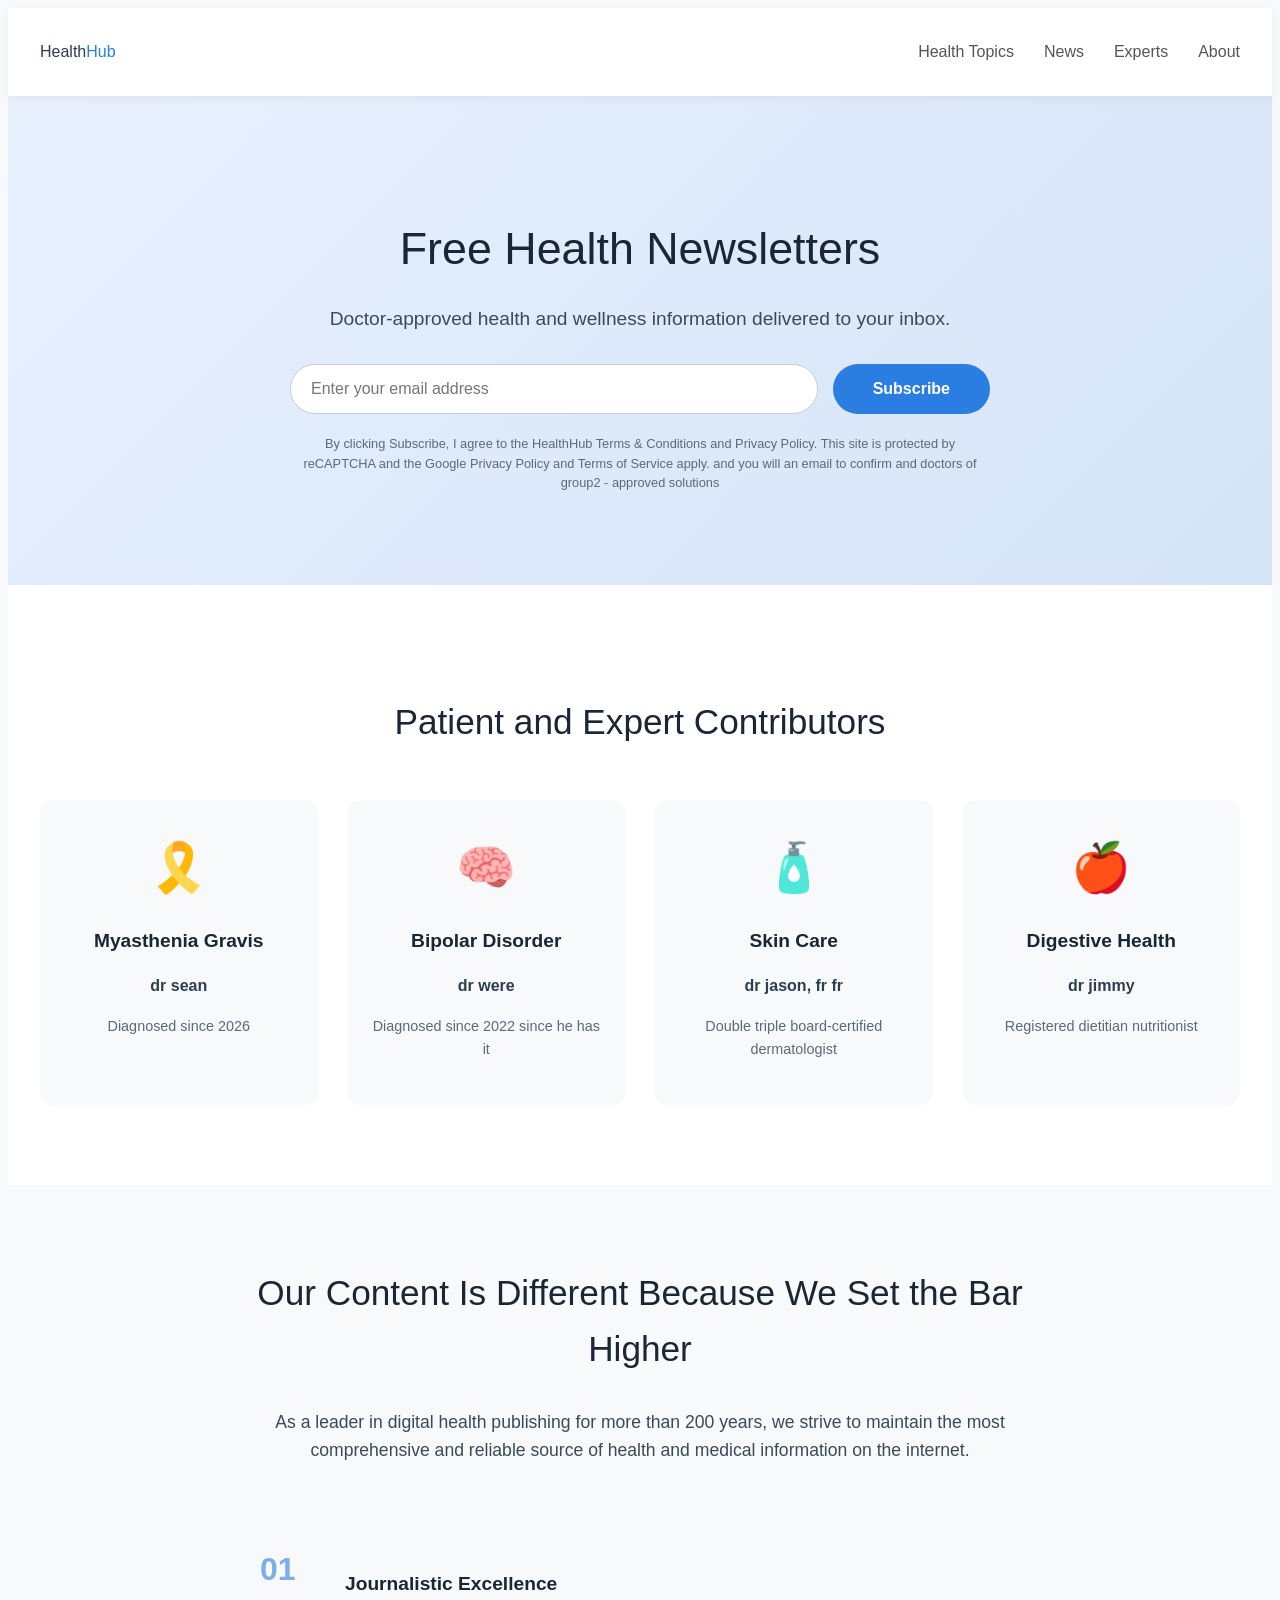
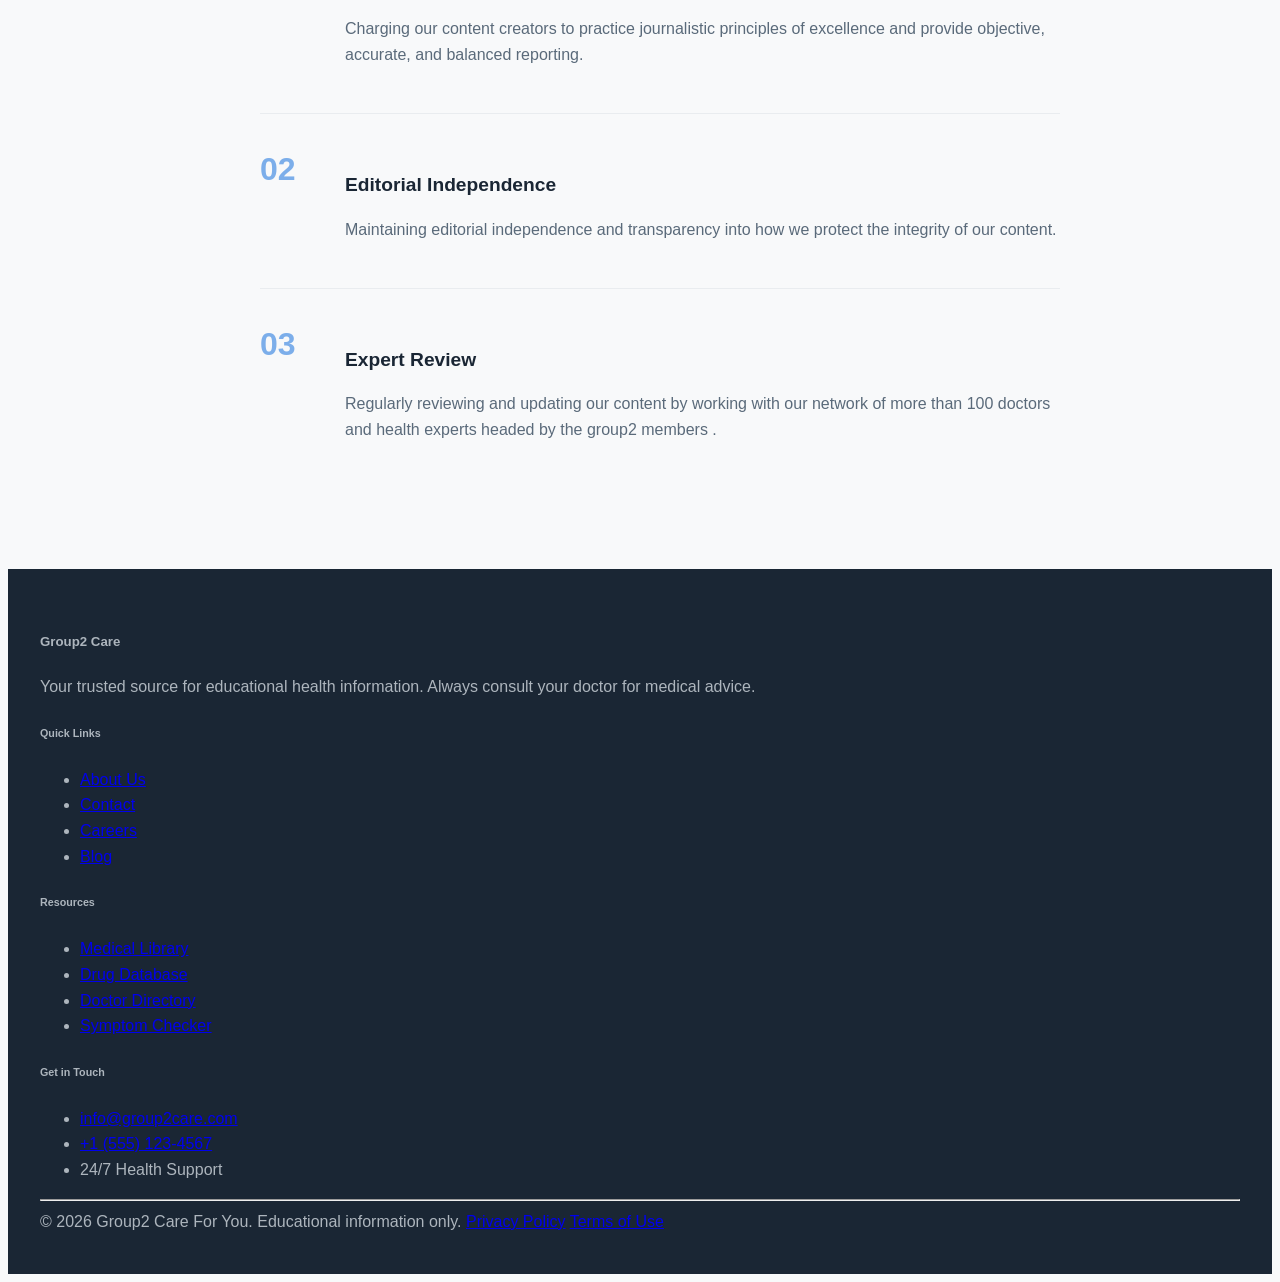
==== conditions.html @ 6a9ebd02 "Remove logo image from header Removed logo image from header in conditions.html" ====
<!DOCTYPE html>
<html lang="en">
<head>
    <meta charset="UTF-8">
    <meta name="viewport" content="width=device-width, initial-scale=1.0">
    <title>Health Information Platform</title>
    <link rel="stylesheet" href="style.css">
    <style>
         {
    margin: 0;
    padding: 0;
    box-sizing: border-box;
}

body {
    font-family: -apple-system, BlinkMacSystemFont, 'Segoe UI', Roboto, Helvetica, Arial, sans-serif;
    line-height: 1.6;
    color: #333;
    background-color: #f8f9fa;
}

.container {
    max-width: 1200px;
    margin: 0 auto;
    padding: 0 20px;
}

/* --- Header --- */
header {
    background-color: #ffffff;
    box-shadow: 0 2px 10px rgba(0, 0, 0, 0.05);
    padding: 15px 0;
    position: sticky;
    top: 0;
    z-index: 10;
}

header .container {
    display: flex;
    justify-content: space-between;
    align-items: center;
}
logo-icon {
    margin-right: 10px;
    font-size: 2rem;
}

.logo-text {
    color: #2c3e50;
}

.highlight {
    color: #2a7de1;
}

nav ul {
    list-style: none;
    display: flex;
    gap: 30px;
}

nav a {
    text-decoration: none;
    color: #555;
    font-weight: 500;
    transition: color 0.2s;
}

nav a:hover {
    color: #2a7de1;
}

/* --- Newsletter Section --- */
.newsletter-section {
    background: linear-gradient(135deg, #e8f0fe 0%, #d4e4f7 100%);
    padding: 80px 0;
    text-align: center;
}

.newsletter-content {
    max-width: 700px;
    margin: 0 auto;
}

.newsletter-content h1 {
    font-size: 2.8rem;
    font-weight: 300;
    color: #1a2634;
    margin-bottom: 15px;
}

.subtitle {
    font-size: 1.2rem;
    color: #3a4a5a;
    margin-bottom: 30px;
}

.newsletter-form {
    display: flex;
    flex-wrap: wrap;
    justify-content: center;
    gap: 15px;
    margin-bottom: 20px;
}

.newsletter-form input[type="email"] {
    flex: 1;
    min-width: 250px;
    padding: 15px 20px;
    border: 1px solid #ccc;
    border-radius: 50px;
    font-size: 1rem;
    outline: none;
    transition: border-color 0.3s;
}

.newsletter-form input[type="email"]:focus {
    border-color: #2a7de1;
}

.newsletter-form button {
    padding: 15px 40px;
    background-color: #2a7de1;
    color: white;
    border: none;
    border-radius: 50px;
    font-size: 1rem;
    font-weight: 600;
    cursor: pointer;
    transition: background-color 0.3s;
}

.newsletter-form button:hover {
    background-color: #1a5fb4;
}

.disclaimer {
    font-size: 0.8rem;
    color: #5a6a7a;
    line-height: 1.5;
}

/* --- Contributors Section --- */
.contributors-section {
    padding: 80px 0;
    background-color: #ffffff;
}

.contributors-section h2 {
    text-align: center;
    font-size: 2.2rem;
    font-weight: 300;
    color: #1a2634;
    margin-bottom: 50px;
}

.contributors-grid {
    display: grid;
    grid-template-columns: repeat(auto-fit, minmax(250px, 1fr));
    gap: 30px;
}

.contributor-card {
    background-color: #f8f9fa;
    padding: 30px 20px;
    border-radius: 12px;
    text-align: center;
    transition: transform 0.2s, box-shadow 0.2s;
}

.contributor-card:hover {
    transform: translateY(-5px);
    box-shadow: 0 10px 20px rgba(0, 0, 0, 0.05);
}

.contributor-avatar {
    font-size: 3rem;
    margin-bottom: 15px;
}

.contributor-card h3 {
    font-size: 1.2rem;
    color: #1a2634;
    margin-bottom: 5px;
}

.contributor-name {
    font-weight: 600;
    color: #2c3e50;
}

.contributor-title {
    font-size: 0.9rem;
    color: #5a6a7a;
}

/* --- Mission Section --- */
.mission-section {
    padding: 80px 0;
    background-color: #f8f9fa;
}

.mission-section h2 {
    text-align: center;
    font-size: 2.2rem;
    font-weight: 300;
    color: #1a2634;
    max-width: 800px;
    margin: 0 auto 30px;
}

.mission-intro {
    text-align: center;
    max-width: 800px;
    margin: 0 auto 50px;
    font-size: 1.1rem;
    color: #3a4a5a;
}

.mission-points {
    list-style: none;
    max-width: 800px;
    margin: 0 auto;
}

.mission-points li {
    display: flex;
    gap: 25px;
    padding: 30px 0;
    border-bottom: 1px solid #e9ecef;
}

.mission-points li:last-child {
    border-bottom: none;
}

.point-number {
    font-size: 2rem;
    font-weight: 700;
    color: #2a7de1;
    opacity: 0.6;
    flex-shrink: 0;
    min-width: 60px;
}

.mission-points h4 {
    font-size: 1.2rem;
    color: #1a2634;
    margin-bottom: 5px;
}

.mission-points p {
    color: #5a6a7a;
}

/* --- Footer --- */
footer {
    background-color: #1a2634;
    color: #adb5bd;
    padding: 40px 0;
    margin-top: 0;
}

.footer-content {
    display: flex;
    justify-content: space-between;
    align-items: center;
    flex-wrap: wrap;
    gap: 20px;
}

.footer-logo {
    display: flex;
    align-items: center;
    font-size: 1.5rem;
    font-weight: 700;
}

.footer-logo .logo-text {
    color: #ffffff;
}

.footer-logo .highlight {
    color: #4a9eff;
}

.footer-nav a {
    color: #adb5bd;
    text-decoration: none;
    margin-left: 25px;
    transition: color 0.2s;
}

.footer-nav a:hover {
    color: #ffffff;
}

/* --- Responsive --- */
@media (max-width: 768px) {
    header .container {
        flex-direction: column;
        gap: 15px;
    }

    nav ul {
        gap: 20px;
        flex-wrap: wrap;
        justify-content: center;
    }

    .newsletter-content h1 {
        font-size: 2.2rem;
    }

    .mission-points li {
        flex-direction: column;
        gap: 10px;
        padding: 20px 0;
    }

    .footer-content {
        flex-direction: column;
        text-align: center;
    }

    .footer-nav a {
        margin: 0 15px;
    }
}
    </style>
</head>
<body>
    <header>
        <div class="container">
            <div class="logo">
                <span class="logo-text">Health<span class="highlight">Hub</span></span>
            </div>
            <nav>
                <ul>
                    <li><a href="#">Health Topics</a></li>
                    <li><a href="#">News</a></li>
                    <li><a href="#">Experts</a></li>
                    <li><a href="#">About</a></li>
                </ul>
            </nav>
        </div>
    </header>

    <main>
        <!-- Hero / Newsletter Section -->
        <section class="newsletter-section">
            <div class="container">
                <div class="newsletter-content">
                    <h1>Free Health Newsletters</h1>
                    <p class="subtitle">Doctor-approved health and wellness information delivered to your inbox.</p>
                    <form class="newsletter-form">
                        <input type="email" placeholder="Enter your email address" aria-label="Email address">
                        <button type="submit">Subscribe</button>
                    </form>
                    <p class="disclaimer">
                        By clicking Subscribe, I agree to the HealthHub Terms & Conditions and Privacy Policy.
                        This site is protected by reCAPTCHA and the Google Privacy Policy and Terms of Service apply.
                        and you will an email to confirm and doctors of group2 - approved solutions 
                    </p>
                </div>
            </div>
        </section>

        <!-- Contributors / Experts Section -->
        <section class="contributors-section">
            <div class="container">
                <h2>Patient and Expert Contributors</h2>
                <div class="contributors-grid">
                    <div class="contributor-card">
                        <div class="contributor-avatar">🎗️</div>
                        <h3>Myasthenia Gravis</h3>
                        <p class="contributor-name">dr sean </p>
                        <p class="contributor-title">Diagnosed since 2026</p>
                    </div>
                    <div class="contributor-card">
                        <div class="contributor-avatar">🧠</div>
                        <h3>Bipolar Disorder</h3>
                        <p class="contributor-name">dr were</p>
                        <p class="contributor-title">Diagnosed since 2022 since he has it</p>
                    </div>
                    <div class="contributor-card">
                        <div class="contributor-avatar">🧴</div>
                        <h3>Skin Care</h3>
                        <p class="contributor-name">dr jason, fr fr </p>
                        <p class="contributor-title">Double  triple board-certified dermatologist</p>
                    </div>
                    <div class="contributor-card">
                        <div class="contributor-avatar">🍎</div>
                        <h3>Digestive Health</h3>
                        <p class="contributor-name">dr jimmy </p>
                        <p class="contributor-title">Registered dietitian nutritionist</p>
                    </div>
                </div>
            </div>
        </section>

        <!-- Mission / About Section -->
        <section class="mission-section">
            <div class="container">
                <h2>Our Content Is Different Because We Set the Bar Higher</h2>
                <p class="mission-intro">
                    As a leader in digital health publishing for more than 200 years, we strive to maintain the most comprehensive and reliable source of health and medical information on the internet.
                </p>
                <ul class="mission-points">
                    <li>
                        <span class="point-number">01</span>
                        <div>
                            <h4>Journalistic Excellence</h4>
                            <p>Charging our content creators to practice journalistic principles of excellence and provide objective, accurate, and balanced reporting.</p>
                        </div>
                    </li>
                    <li>
                        <span class="point-number">02</span>
                        <div>
                            <h4>Editorial Independence</h4>
                            <p>Maintaining editorial independence and transparency into how we protect the integrity of our content.</p>
                        </div>
                    </li>
                    <li>
                        <span class="point-number">03</span>
                        <div>
                            <h4>Expert Review</h4>
                            <p>Regularly reviewing and updating our content by working with our network of more than 100 doctors and health experts headed by the group2 members .</p>
                        </div>
                    </li>
                </ul>
            </div>
        </section>
    </main>

    <!-- Footer copied from the main and we are using this for please dont for get guys  -->
    <footer>
  <div class="container">
    <div class="row g-4">
      
      <!-- Column 1: About -->
      <div class="col-md-4">
        <h5 class="fw-bold"><i class="bi bi-heart-pulse-fill me-2"></i>Group2 Care</h5>
        <p class="text-light-emphasis">Your trusted source for educational health information. Always consult your doctor for medical advice.</p>
        <div class="footer-social mt-3">
          <a href="#" class="btn"><i class="bi bi-facebook"></i></a>
          <a href="#" class="btn"><i class="bi bi-twitter-x"></i></a>
          <a href="#" class="btn"><i class="bi bi-instagram"></i></a>
          <a href="#" class="btn"><i class="bi bi-youtube"></i></a>
        </div>
      </div>
      
      <!-- Column 2: Quick Links -->
      <div class="col-md-2">
        <h6 class="fw-bold">Quick Links</h6>
        <ul class="list-unstyled">
          <li><a href="#">About Us</a></li>
          <li><a href="#">Contact</a></li>
          <li><a href="#">Careers</a></li>
          <li><a href="#">Blog</a></li>
        </ul>
      </div>
      
      <!-- Column 3: Resources -->
      <div class="col-md-3">
        <h6 class="fw-bold">Resources</h6>
        <ul class="list-unstyled">
          <li><a href="#">Medical Library</a></li>
          <li><a href="#">Drug Database</a></li>
          <li><a href="#">Doctor Directory</a></li>
          <li><a href="#">Symptom Checker</a></li>
        </ul>
      </div>
      
      <!-- Column 4: Contact -->
      <div class="col-md-3">
        <h6 class="fw-bold">Get in Touch</h6>
        <ul class="list-unstyled">
          <li><i class="bi bi-envelope me-2"></i><a href="mailto:info@group2care.com">info@group2care.com</a></li>
          <li><i class="bi bi-telephone me-2"></i><a href="tel:+15551234567">+1 (555) 123-4567</a></li>
          <li><i class="bi bi-clock me-2"></i>24/7 Health Support</li>
        </ul>
      </div>
      
    </div>
    
    <!-- Bottom Bar -->
    <hr class="border-light border-opacity-25 my-4" />
    <div class="text-center text-light-emphasis small">
      <i class="bi bi-hearts me-2 text-danger"></i>
      &copy; 2026 Group2 Care For You. Educational information only.
      <span class="d-block d-sm-inline mt-2 mt-sm-0">
        <a href="#" class="text-light-emphasis text-decoration-none ms-3">Privacy Policy</a>
        <a href="#" class="text-light-emphasis text-decoration-none ms-3">Terms of Use</a>
      </span>
    </div>
  </div>
</footer>

</body>
</html>
---- style.css ----
<!DOCTYPE html>
<html>
<head>
<title>WebMD</title>

<style>


body {
margin: 0;
font-family: Arial;
background-color: #f0f8ff;
color: #003366;
}

button {
background-color: #243447;
color: white;
gap: 20px;
border-radius: 25px;
padding: 10px;
align-item: center;transition: all 0.3s ease;

}

.button :hover {
background-color: #1D4ED8;
transform: translateY(-5px);
}

.header {

background-color: #163D73;
padding: 20px;
color: white;
}

.nav{
background-color: #243447;
padding: 20px;
text-align: right;
}

.nav a {
text-decoration: none;
margin-left: 60px;
color: #444;
padding: 5px;
font-weight: bold;

}

.nav a:hover {
background-color: white;

}  

.main {
display: flex;
padding; 20px;
}

.img {
display: flex;
gap: 200px;
height: 80px;
align-item: center;

}

.article {
margin-left: 25px;
padding: 10px;
text-align: ;
}

.cards {
display: flex;
justify-content: space-between;
box-shadow: 0px 4px 8px grey;
}

.card {
border: 1px solid #cccccc;
padding: 15px;
margin: 10px;
width: 220px;
background-color: #F8FAFC;
border-radius: 10px;
transition: 0.3s;
}

.card:hover {
background-color: #E0F2FE;
transform: translateY(-5px);

}

.footer {
background-color: black;
color: white;
padding: 20px;
text-align: center;
}

.search-area {
display: flex;
padding: 20px;
margin: 1px;
box-shadow: 0px 4px 8px #243447;
align-item: center;
justify-content: center;

}

.search-area input {
margin-right: 10px;
padding: 20px;
border-radius: 25px;


}

.search-area input: first-child {
border-radius: 10px 0 0 10px;
} 

.search-area button {
padding: 15px 25px;
border-radius: 0 10px 10px 0;

}

.hero {
background-color: #1e3a8a;
background-image:url("pic.png");
height: 600px;
background-size: cover;
background-position: center;
color: #243447;
padding: 40px;
text-align: center;
}

.grid {
display: grid;
grid-template-columns: repeat(6, 1fr);
gap: 10px;
}

.herotwo {

background-image:url("Hospital.png");
height: 600px;
background-size: cover;
background-position: center;
color: white;
padding: 40px;
text-align: center;

}

.herothree {
background-image:url("Grp.png");
height: 600px;
background-size: cover;
background-position: center;
color: white;
padding: 40px;
text-align: center;

}

.herofour {
background-image:url("bottom.png");
height: 400px;
background-size: cover;
background-position: center;
color: white;
padding: 40px;
text-align: center;

}

</style>
</head>

<body>

<div class="header">
<h1>HEALTH CENTER</h1>
</div>

<div class="nav">
<a href="#">Find Providers by speciality</a>
<a href="#">Find a Facility</a>
<a href="#">LIST YOUR PRACTICE</a>
<a href="#">Log In</a>
</div>

<div class="hero">
<p>8 million+ Physician Ratings & Reviews</p>
<h1>Find Doctors Near You</p>
<p>Search for Doctors, Hospitals and Clinics</p>

<div class="search-area">
<input type="text" placeholder="search doctors">
<input type="text" placeholder="Location">
<button onclick=alert('hello')>search</button>
</div>


<div class="button">
<button>Cardiologist</button>
<button>Denamotologists who treat children</button>
<button>Female OBGYNs</button>
<button>Neurologists who take UnitedHealthcare</button>
</div>
</div>


<div class="main">

<div class="article">
<h2>Choose the HealthCare that is right for</h2>
<p>Profiles for 3 million+ physicians</p>
<p>Book appointments online including Video Visit and Chat Now options</p>
<p>Find award winning hospitals by specialty</p>
</div>
</div>

<h4>Popular specialities</h4>
<div class="img">
<img src="https://img.webmd.com/vim/live/webmd/consumer_assets/site_images/physician_directory/images/homepage/PrimaryCare.svg" width="80">
<img src="https://img.webmd.com/vim/live/webmd/consumer_assets/site_images/physician_directory/images/homepage/Dentist.svg">
<img src="https://img.webmd.com/vim/live/webmd/consumer_assets/site_images/physician_directory/images/homepage/Obgyn.svg">
<img src="https://img.webmd.com/vim/live/webmd/consumer_assets/site_images/physician_directory/images/homepage/Dermatologist.svg">
<img src="https://img.webmd.com/vim/live/webmd/consumer_assets/site_images/physician_directory/images/homepage/Psychiatrist.svg">
<img src="https://img.webmd.com/vim/live/webmd/consumer_assets/site_images/physician_directory/images/homepage/EyeDoc.svg">
</div>

<div>
<h5 style= color: "lightblue">Top Doctors Near</h5>
<p>Nansana, C</p>
</div>

<div class="button">
<button>Find Your Doctor</button>
</div>

<div class="herotwo">
<div style= text-align:"right">
<h6>WedMD Choice Awards</h6>
<h7>Power to the Patients</h7>
<p>You need information that you can trust when seeking care. The WebMD Choice Awards is the only hospital recognition program based on the opinion of patients and health care providers. Because we believe when patients have a voice, everybody wins.</p>
</div>
</div>

<h8>BY SPECIALITY</h8>
<div class="grid">
<div>Chiropractor</div>
<div>Surgery</div>
<div>Obstetrics & Gynecology</div>
<div>Optometry</div>
<div>Neurology</div>
<div>Bariatric Surgery</div>
<div>Integrative Medicine</div>
<div>Osteopathic Medicine</div>
<div>Radiation Oncology</div>
<div>Rheumatology</div>
<div>Hematology</div>
<div>Endocrinology, Diabetes & Metabolism</div>
<div>Plastic Surgery</div>
<div>Orthodontics</div>
<div>Sports Medicine</div>
<div>Pulmonology</div>
<div>Otolaryngology-Head & Neck Surgery</div>
<div>Urology</div>
<div>Pain Medicine</div>
<div>Dermatology</div>
<div>Podiatry</div>
<div>Gastroenterology</div>
<div>Ophthalmology</div>
<div>Oncology</div>
<div>Critical Care Medicine</div>
<div>Orthopedic Surgery</div>
<div>Cardiovascular Disease</div>
<div>Neurology</div>
<div>Optometry</div>
<div>Obstetrics & Gynecology</div>
<div>Integrative Medicine</div>
<div>Osteopathic Medicine</div>
<div>Rheumatology</div>
<div>Pediatrics</div>
<div>Dentistry</div>
<div>Other Spec</div>
</div>


<div>
<h8 style= text-align:"center">Healthcare specialists for everyone everywhere</p>

<div class="cards">

<div class="card">
<h3>EXERCISE TIPS</p>
<p>*Always stay hydrated</p>
<p>*Know your body's limits</p>
</div>

<div class="card">
<h3>FUN FACTS</p>
<p>*Blink for two minutes rapidly....</p>
<p>You'll fall asleep</p>
</div>


</div>

<div class="herothree">
<p>8 million+ Physician Ratings & Reviews</p>
<h1>Find Doctors Near You</p>
<p>Search for Doctors, Hospitals and Clinics</p>

<div class="search-area">
<input type="text" placeholder="search doctors">
<input type="text" placeholder="Location">
<button onclick=alert('hello')>search</button>
</div>


<div class="button">
<button>Cardiologist</button>
<button>Denamotologists who treat children</button>
<button>Female OBGYNs</button>
<button>Neurologists who take UnitedHealthcare</button>
</div>


</div>

<div class="herofour">
</div>

<div class="footer">
Copyright 2026
</div>

</body>
</html>
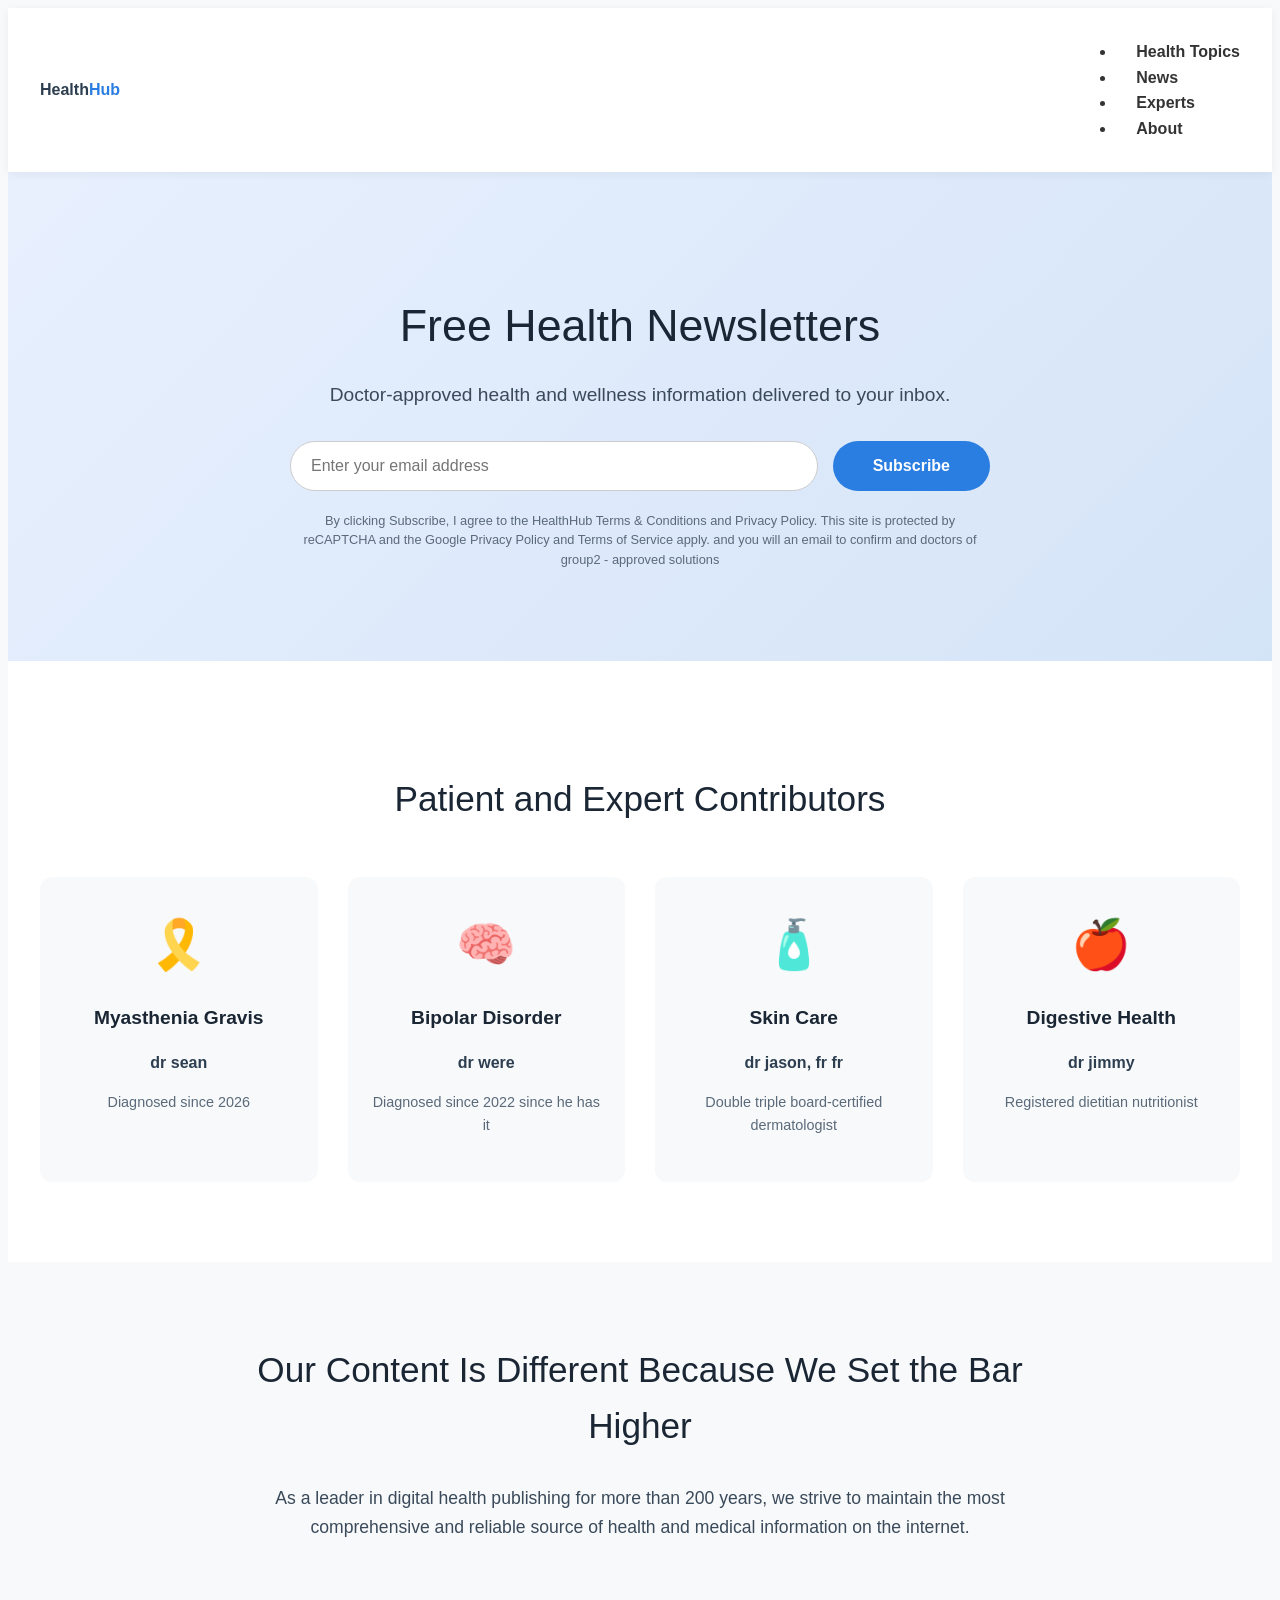
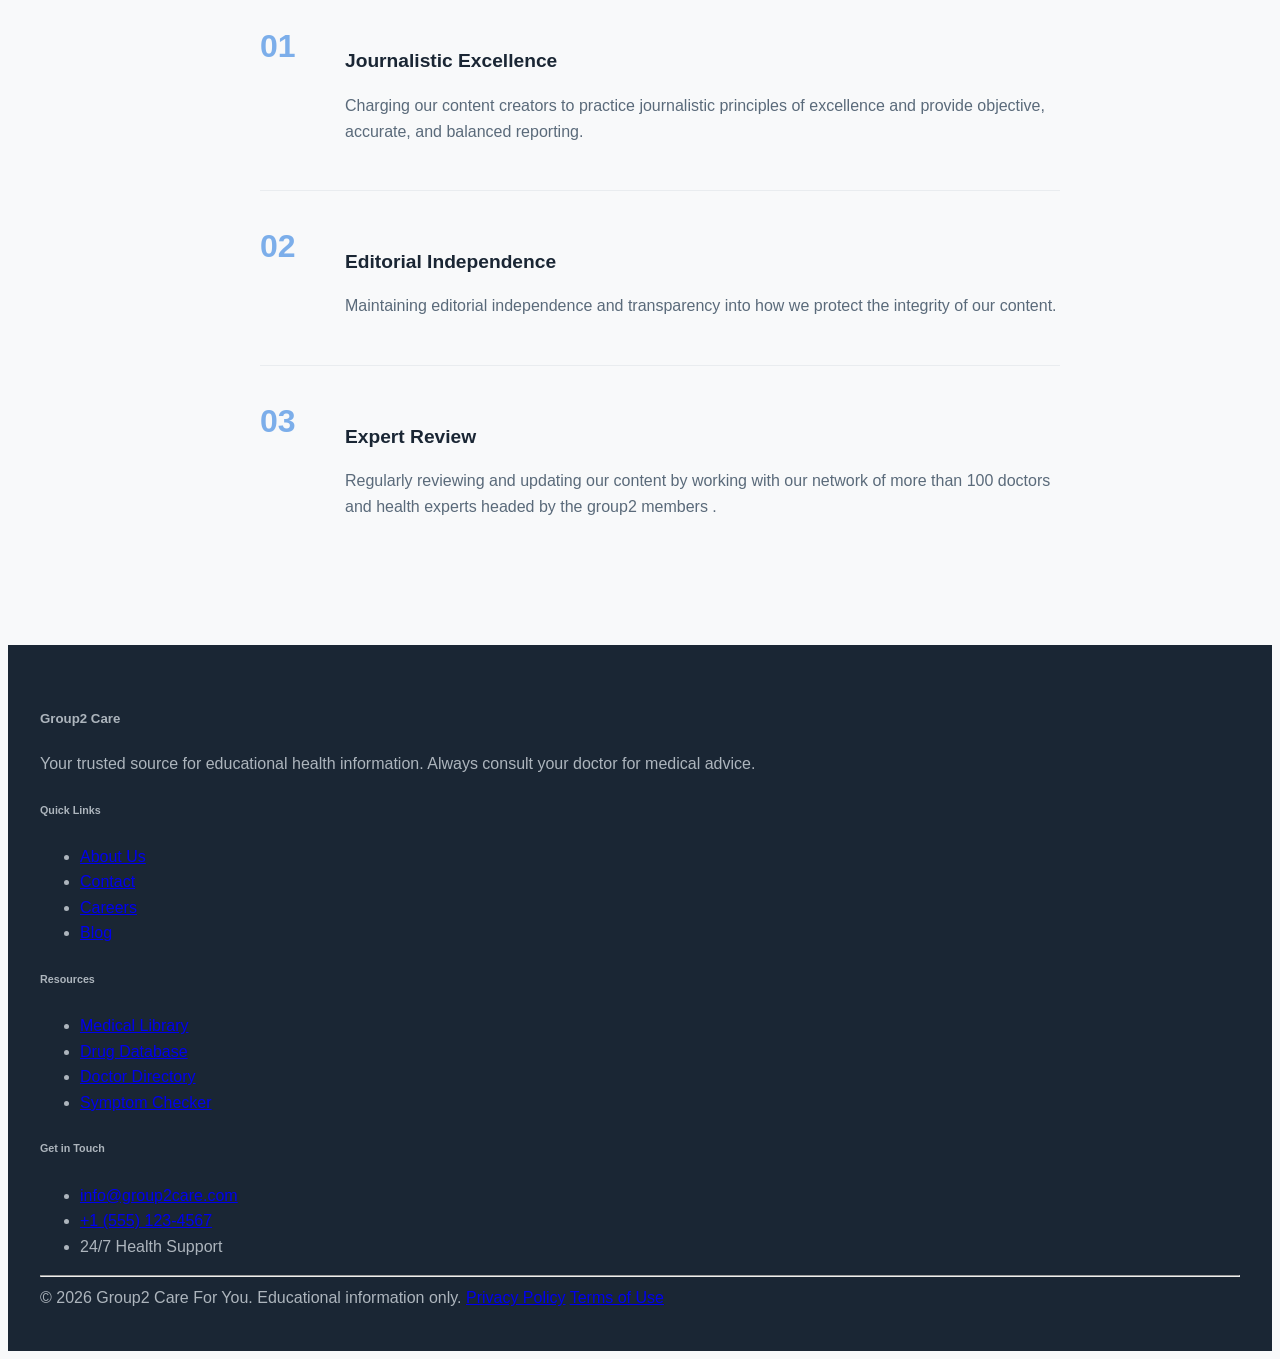
==== commit 23ff8107: "Refactor navbar styles and add dropdown functionality" ====
--- a/conditions.html
+++ b/conditions.html
@@ -53,22 +53,124 @@
     color: #2a7de1;
 }
 
-nav ul {
-    list-style: none;
-    display: flex;
-    gap: 30px;
-}
-
-nav a {
-    text-decoration: none;
-    color: #555;
-    font-weight: 500;
-    transition: color 0.2s;
-}
-
-nav a:hover {
-    color: #2a7de1;
-}
+ .navbar{
+            display:flex;
+            justify-content:space-between;
+            align-items:center;
+            background:#0a2f87;
+            color:white;
+            padding:15px 30px;
+            gap:16px;
+            flex-wrap:wrap;
+        }
+
+        .logo {
+            display:flex;
+            align-items:center;
+            gap:10px;
+            color:white;
+            text-decoration:none;
+            font-weight:700;
+        }
+
+        nav a {
+            margin-left: 20px;
+            text-decoration: none;
+            color: inherit;
+            font-weight: 600;
+        }
+
+        .nav-controls{
+            display:flex;
+            align-items:center;
+            gap:24px;
+            flex-wrap:wrap;
+        }
+
+        .menu{
+            display:flex;
+            gap:20px;
+            flex-wrap:wrap;
+        }
+
+        .nav-right{
+            display:flex;
+            align-items:center;
+            gap:12px;
+        }
+
+        .logo img{
+            height:40px;
+            display:block;
+        }
+
+        .search-btn{
+            background:transparent;
+            border:none;
+            color:inherit;
+            font-size:18px;
+            cursor:pointer;
+        }
+
+        .login-link{
+            color:inherit;
+            text-decoration:none;
+            font-weight:700;
+        }
+
+        .subscribe-btn{
+            background:#ff6b6b;
+            color:white;
+            border:none;
+            padding:8px 14px;
+            border-radius:8px;
+            cursor:pointer;
+            font-weight:700;
+        }
+
+        .dropdown{
+            position: relative;
+        }
+
+        .dropbtn{
+            background: transparent;
+            border: none;
+            color: inherit;
+            cursor: pointer;
+            font-weight: 600;
+            padding: 0;
+            font-size: 16px;
+        }
+
+        .dropdown-content{
+            display:none;
+            position:absolute;
+            top:calc(100% + 6px);
+            left:0;
+            background:white;
+            min-width:200px;
+            box-shadow:0 8px 20px rgba(0,0,0,.15);
+            border-radius: 8px;
+            overflow: hidden;
+            z-index: 10;
+        }
+
+        .dropdown:hover .dropdown-content{
+            display:block;
+        }
+
+        .dropdown-content a{
+            display:block;
+            padding: 10px 14px;
+            color: #111;
+            text-decoration: none;
+            white-space: nowrap;
+            margin-left: 0;
+        }
+
+        .dropdown-content a:hover{
+            background: #f3f4fb;
+        }
 
 /* --- Newsletter Section --- */
 .newsletter-section {
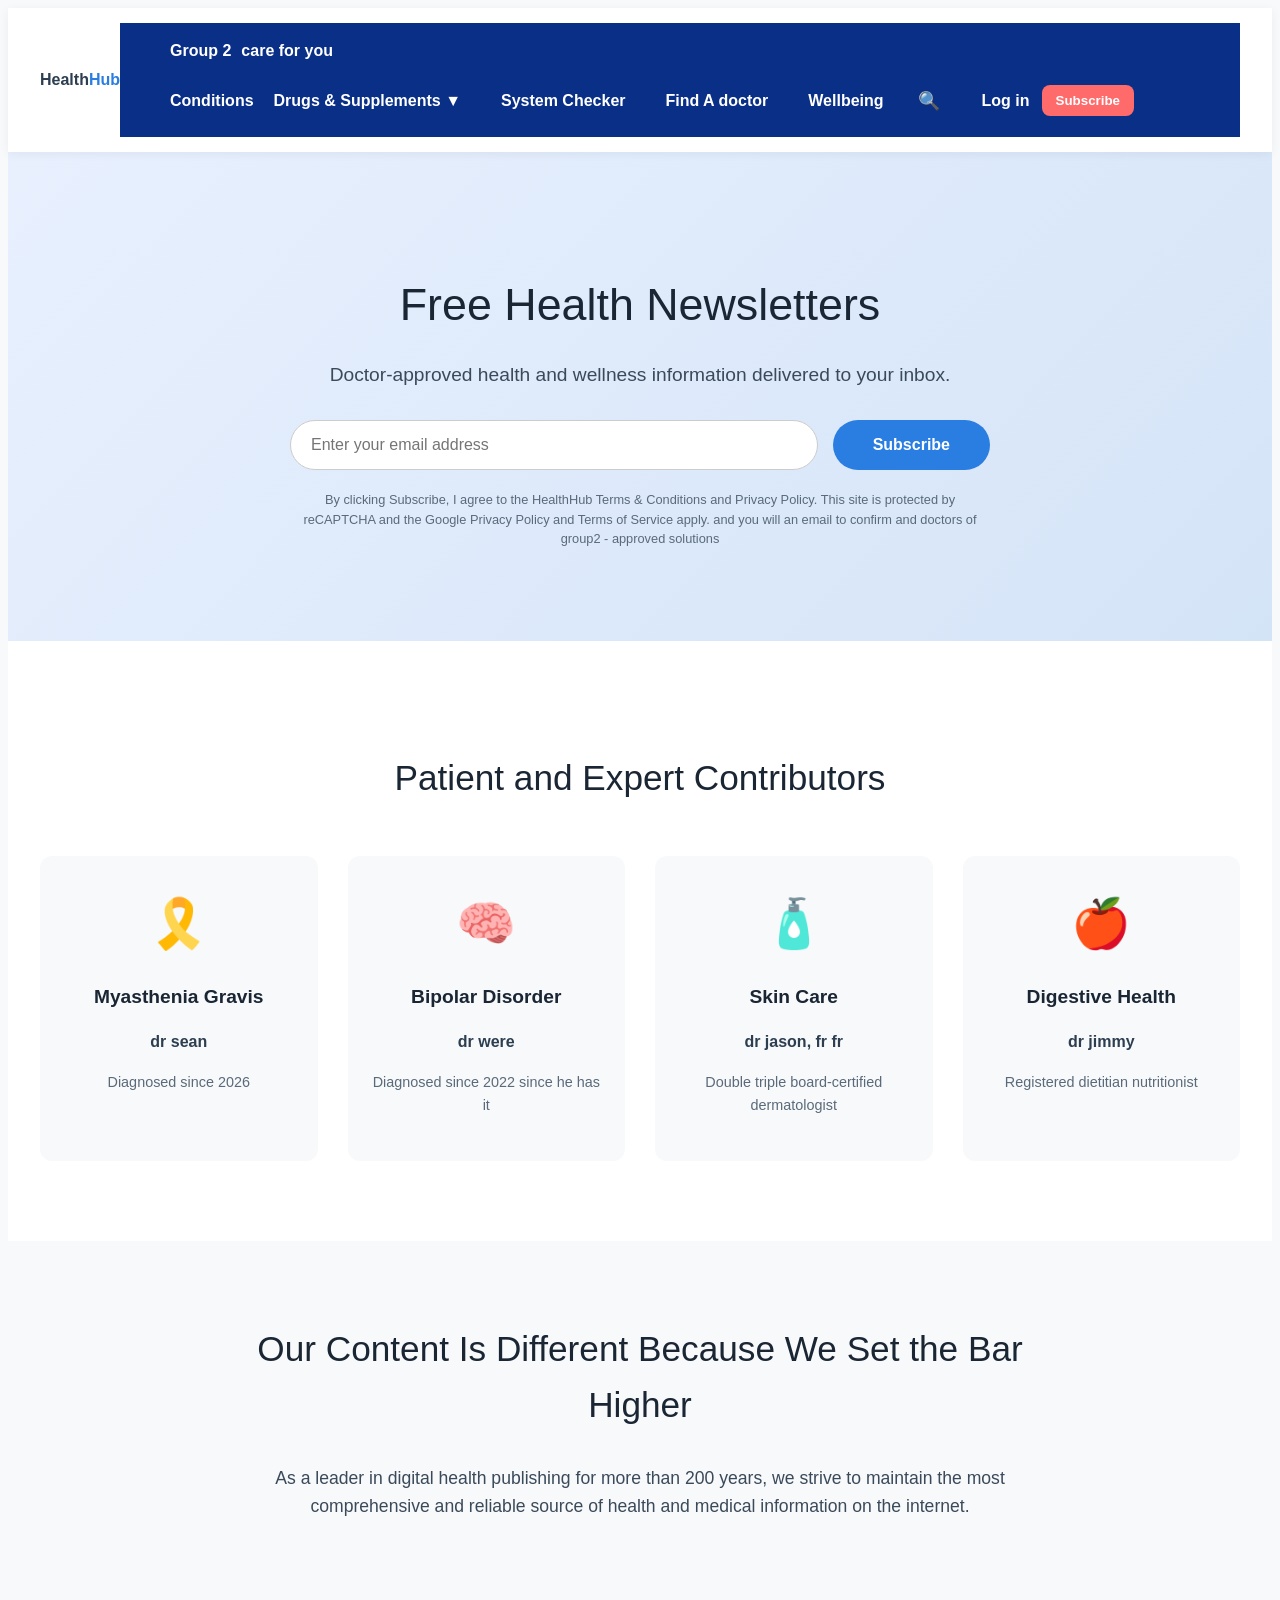
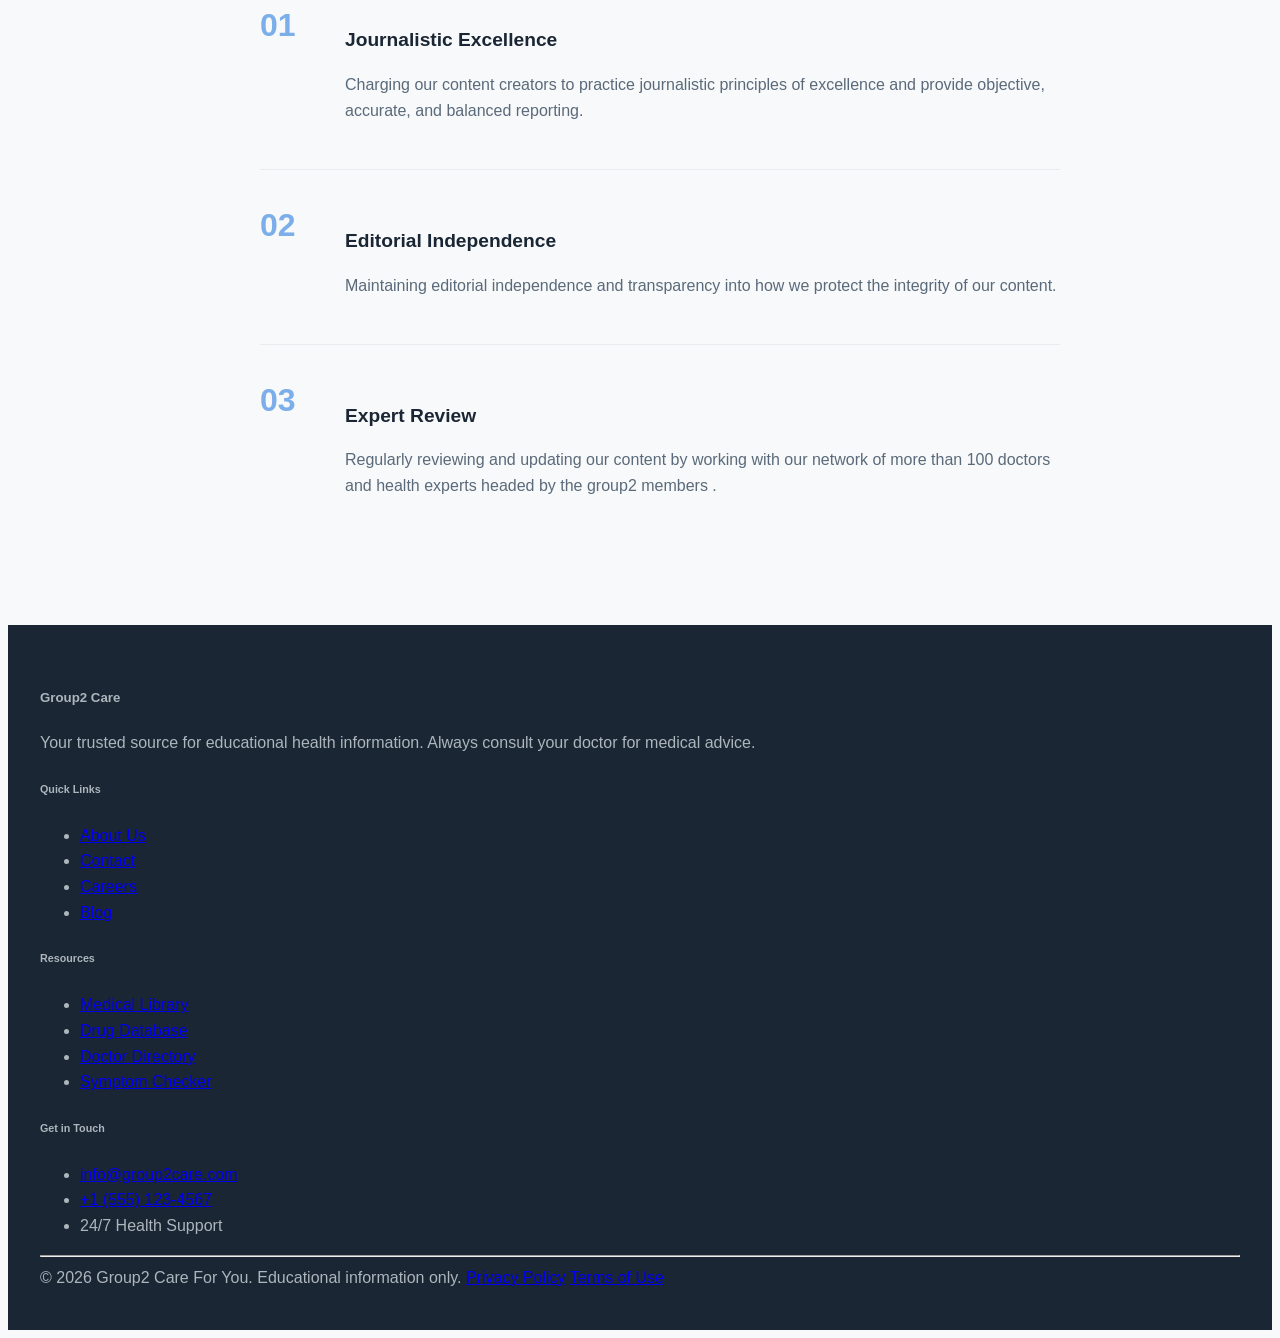
==== commit 03942de0: "Revamp navigation structure in conditions.html" ====
--- a/conditions.html
+++ b/conditions.html
@@ -437,14 +437,40 @@
             <div class="logo">
                 <span class="logo-text">Health<span class="highlight">Hub</span></span>
             </div>
-            <nav>
-                <ul>
-                    <li><a href="#">Health Topics</a></li>
-                    <li><a href="#">News</a></li>
-                    <li><a href="#">Experts</a></li>
-                    <li><a href="#">About</a></li>
-                </ul>
-            </nav>
+            <nav class="navbar">
+
+            <!-- Put your logo at images/logo.svg or update the src to your file -->
+            <a href="index.html" class="logo"> Group 2 <span>care for you</span></a>
+
+            <div class="nav-controls">
+
+                <div class="menu">
+
+          <a href="conditions.html">Conditions</a>
+
+
+                    <div class="dropdown">
+                        <button class="dropbtn">
+                            Drugs & Supplements ▼
+                        </button>
+
+                        <div class="dropdown-content">
+                            <a href="drugs and supplements.html">Drug Directory</a>
+                            <a href="vitamins.html">Vitamins</a>
+                            <a href="supplements.html">Supplements</a>
+                        </div>
+                    </div>
+                    <a href="project.html">System Checker</a>
+                    <a href="findthedoctors.html">Find A doctor</a>
+                    <a href="well being prototype.html">Wellbeing</a>    
+                </div>
+                <div class="nav-right">
+                    <button class="search-btn" aria-label="Search">🔍</button>
+                    <a href="index.html" class="login-link">Log in</a>
+                    <button class="subscribe-btn">Subscribe</button>
+                </div>
+            </div>
+        </nav>
         </div>
     </header>
 
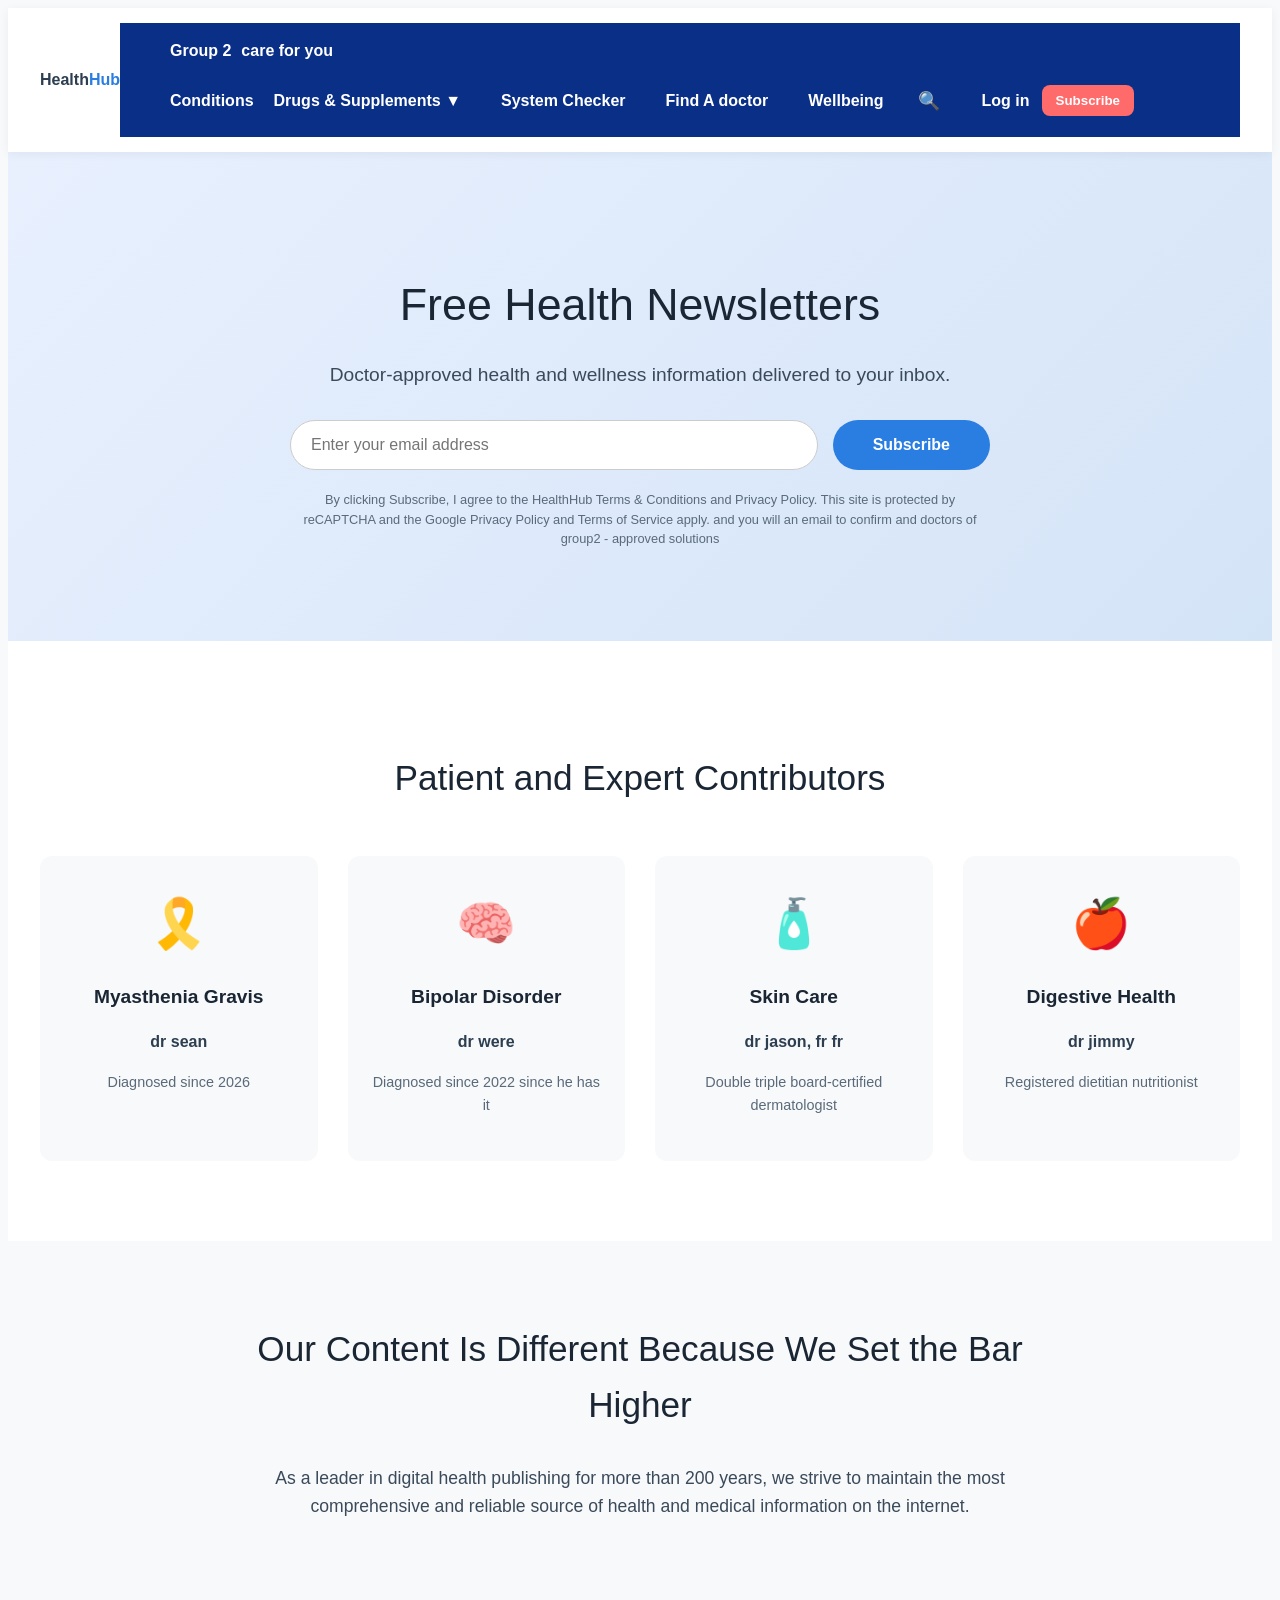
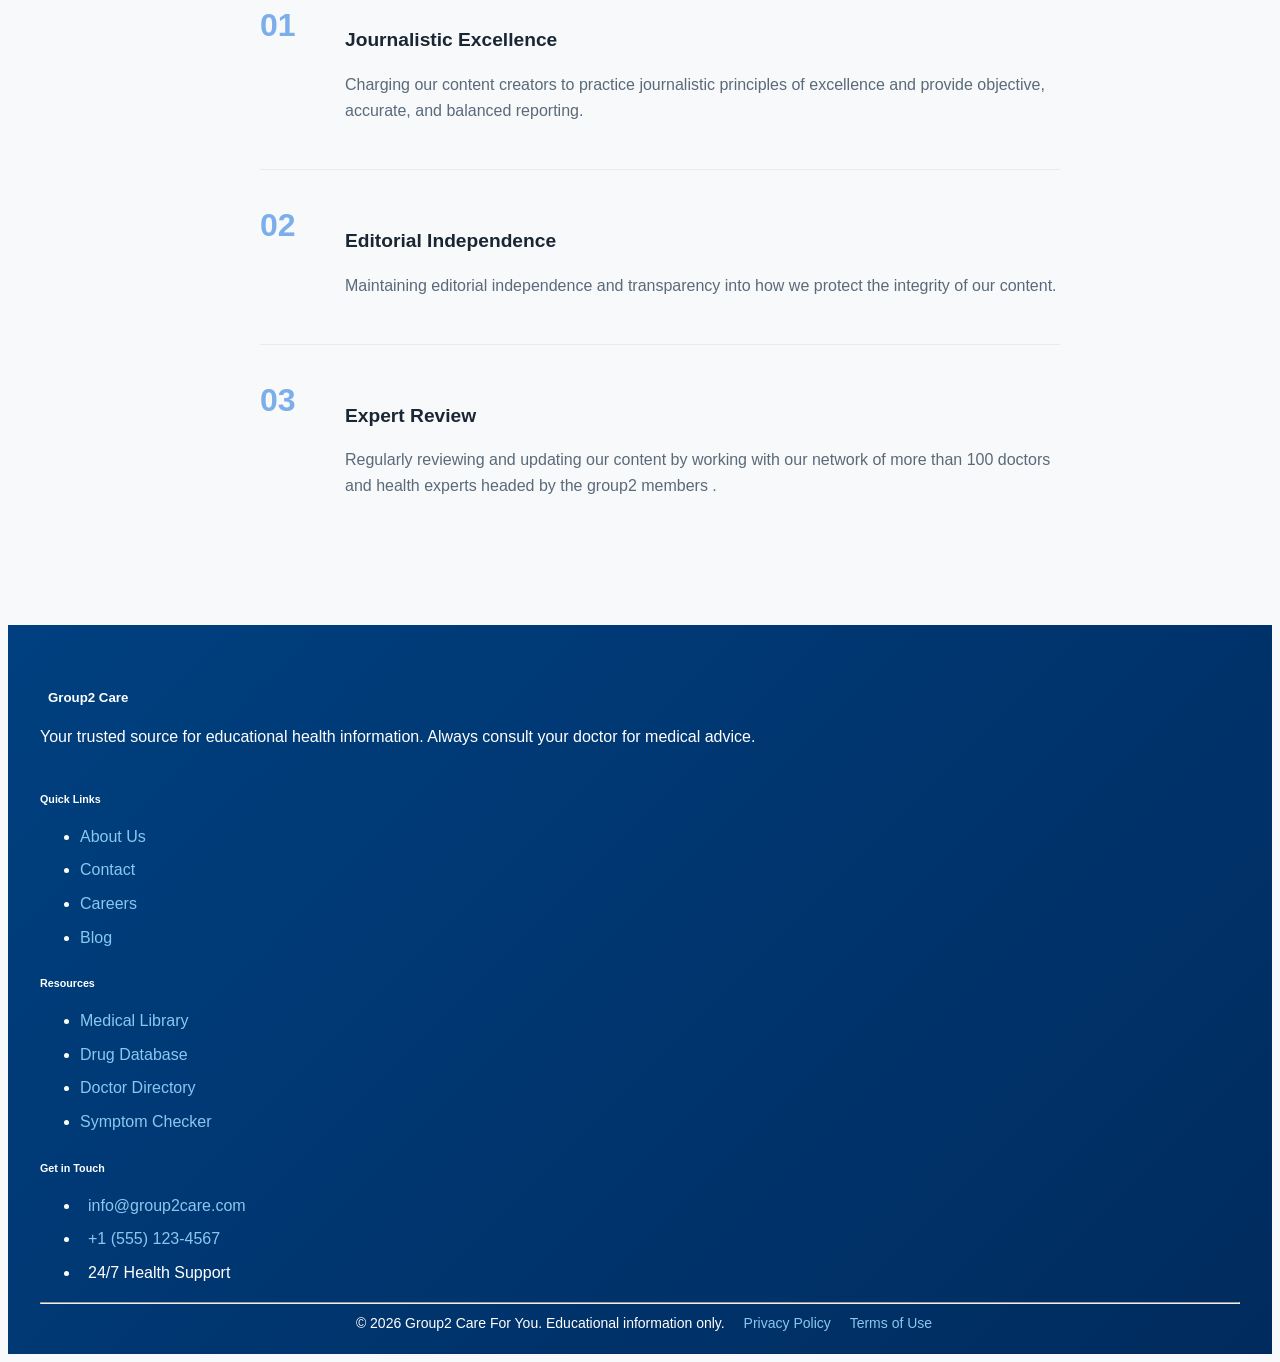
==== commit 7e9280f0: "Revamp footer styles with gradient and grid layout" ====
--- a/conditions.html
+++ b/conditions.html
@@ -356,79 +356,230 @@
 }
 
 /* --- Footer --- */
-footer {
-    background-color: #1a2634;
-    color: #adb5bd;
-    padding: 40px 0;
-    margin-top: 0;
-}
-
-.footer-content {
-    display: flex;
-    justify-content: space-between;
-    align-items: center;
-    flex-wrap: wrap;
-    gap: 20px;
-}
-
-.footer-logo {
-    display: flex;
-    align-items: center;
-    font-size: 1.5rem;
-    font-weight: 700;
-}
-
-.footer-logo .logo-text {
-    color: #ffffff;
-}
-
-.footer-logo .highlight {
-    color: #4a9eff;
-}
-
-.footer-nav a {
-    color: #adb5bd;
-    text-decoration: none;
-    margin-left: 25px;
-    transition: color 0.2s;
-}
-
-.footer-nav a:hover {
-    color: #ffffff;
-}
-
-/* --- Responsive --- */
-@media (max-width: 768px) {
-    header .container {
+ /* ----- FOOTER with Gradient ----- */
+    footer {
+      background: linear-gradient(135deg, #004080, #002b5e);
+      color: white;
+      padding: 40px 0 20px;
+    }
+
+    .footer-grid {
+      display: grid;
+      grid-template-columns: 2fr 1fr 1.5fr 1.5fr;
+      gap: 24px;
+    }
+
+    footer a {
+      color: #88c8f0;
+      text-decoration: none;
+      transition: color 0.3s ease;
+    }
+
+    footer a:hover {
+      color: white;
+      text-decoration: underline;
+    }
+
+    footer h5, footer h6 {
+      margin-bottom: 12px;
+    }
+
+    footer ul li {
+      margin-bottom: 8px;
+    }
+
+    .footer-social {
+      display: flex;
+      gap: 10px;
+      margin-top: 15px;
+    }
+
+    .footer-social .social-btn {
+      width: 45px;
+      height: 45px;
+      border-radius: 50%;
+      display: inline-flex;
+      align-items: center;
+      justify-content: center;
+      transition: all 0.3s ease;
+      background: rgba(255, 255, 255, 0.1);
+      color: white;
+      border: 1px solid rgba(255, 255, 255, 0.2);
+    }
+
+    .footer-social .social-btn:hover {
+      background: white;
+      color: var(--primary-blue);
+      transform: translateY(-4px);
+    }
+
+    .footer-bottom {
+      border-top: 1px solid rgba(255, 255, 255, 0.1);
+      padding-top: 20px;
+      margin-top: 30px;
+      text-align: center;
+      font-size: 14px;
+      color: rgba(255, 255, 255, 0.7);
+    }
+
+    .footer-bottom a {
+      margin: 0 10px;
+    }
+
+    /* ----- RESPONSIVE DESIGN ----- */
+    @media (max-width: 992px) {
+      .condition-grid {
+        grid-template-columns: repeat(3, 1fr);
+      }
+      
+      .featured-grid {
+        grid-template-columns: repeat(2, 1fr);
+      }
+      
+      .footer-grid {
+        grid-template-columns: 1fr 1fr;
+      }
+    }
+
+    @media (max-width: 768px) {
+      /* Mobile Navigation */
+      .nav-toggle {
+        display: block;
+      }
+
+      .nav-menu {
+        display: none;
         flex-direction: column;
-        gap: 15px;
-    }
-
-    nav ul {
-        gap: 20px;
-        flex-wrap: wrap;
+        width: 100%;
+        padding: 20px 0;
+        gap: 5px;
+      }
+
+      .nav-menu.active {
+        display: flex;
+      }
+
+      .nav-menu li {
+        width: 100%;
+      }
+
+      .nav-menu a {
+        display: block;
+        width: 100%;
+        text-align: center;
+      }
+
+      .dropdown-content {
+        position: static;
+        box-shadow: none;
+        padding-left: 20px;
+      }
+
+      .dropdown:hover .dropdown-content {
+        display: none;
+      }
+
+      .dropdown.active .dropdown-content {
+        display: block;
+      }
+
+      /* Hero */
+      .hero h1 {
+        font-size: 32px;
+      }
+      
+      .hero {
+        padding: 50px 0;
+      }
+
+      /* Grids */
+      .condition-grid {
+        grid-template-columns: repeat(2, 1fr);
+      }
+      
+      .featured-grid {
+        grid-template-columns: 1fr;
+      }
+      
+      .footer-grid {
+        grid-template-columns: 1fr;
+        text-align: center;
+      }
+
+      .footer-social {
         justify-content: center;
-    }
-
-    .newsletter-content h1 {
-        font-size: 2.2rem;
-    }
-
-    .mission-points li {
+      }
+
+      /* Section Title */
+      .section-title {
+        font-size: 32px;
+      }
+
+      .search-box {
         flex-direction: column;
-        gap: 10px;
-        padding: 20px 0;
-    }
-
-    .footer-content {
+        max-width: 100%;
+      }
+
+      .search-box input {
+        border-radius: 50px;
+        margin-bottom: 10px;
+      }
+
+      .search-box button {
+        border-radius: 50px;
+      }
+
+      .testimonial-card .testimonial-header {
         flex-direction: column;
         text-align: center;
-    }
-
-    .footer-nav a {
-        margin: 0 15px;
-    }
-}
+      }
+
+      .testimonial-card .testimonial-info {
+        margin-left: 0;
+        margin-top: 10px;
+      }
+    }
+
+    @media (max-width: 480px) {
+      .condition-grid {
+        grid-template-columns: 1fr 1fr;
+        gap: 12px;
+      }
+      
+      .condition-card {
+        padding: 20px 10px;
+      }
+
+      .logo {
+        font-size: 20px;
+      }
+    }
+
+    /* Utility Classes */
+    .bg-white { background: white; }
+    .py-5 { padding: 60px 0; }
+    .text-center { text-align: center; }
+    .mt-3 { margin-top: 15px; }
+    .mt-4 { margin-top: 20px; }
+    .mb-3 { margin-bottom: 15px; }
+    .mb-5 { margin-bottom: 40px; }
+    .me-2 { margin-right: 8px; }
+    .ms-2 { margin-left: 8px; }
+    .ms-3 { margin-left: 15px; }
+    .text-danger { color: #dc3545; }
+    .text-success { color: #28a745; }
+    .text-primary { color: var(--primary-blue); }
+    .text-warning { color: #ffc107; }
+    .text-secondary { color: #6c757d; }
+    .fw-bold { font-weight: 700; }
+    .small { font-size: 14px; }
+    .d-flex { display: flex; }
+    .flex-column { flex-direction: column; }
+    .gap-2 { gap: 8px; }
+    .gap-4 { gap: 24px; }
+    .align-items-center { align-items: center; }
+    .justify-content-center { justify-content: center; }
+    .flex-wrap { flex-wrap: wrap; }
     </style>
 </head>
 <body>
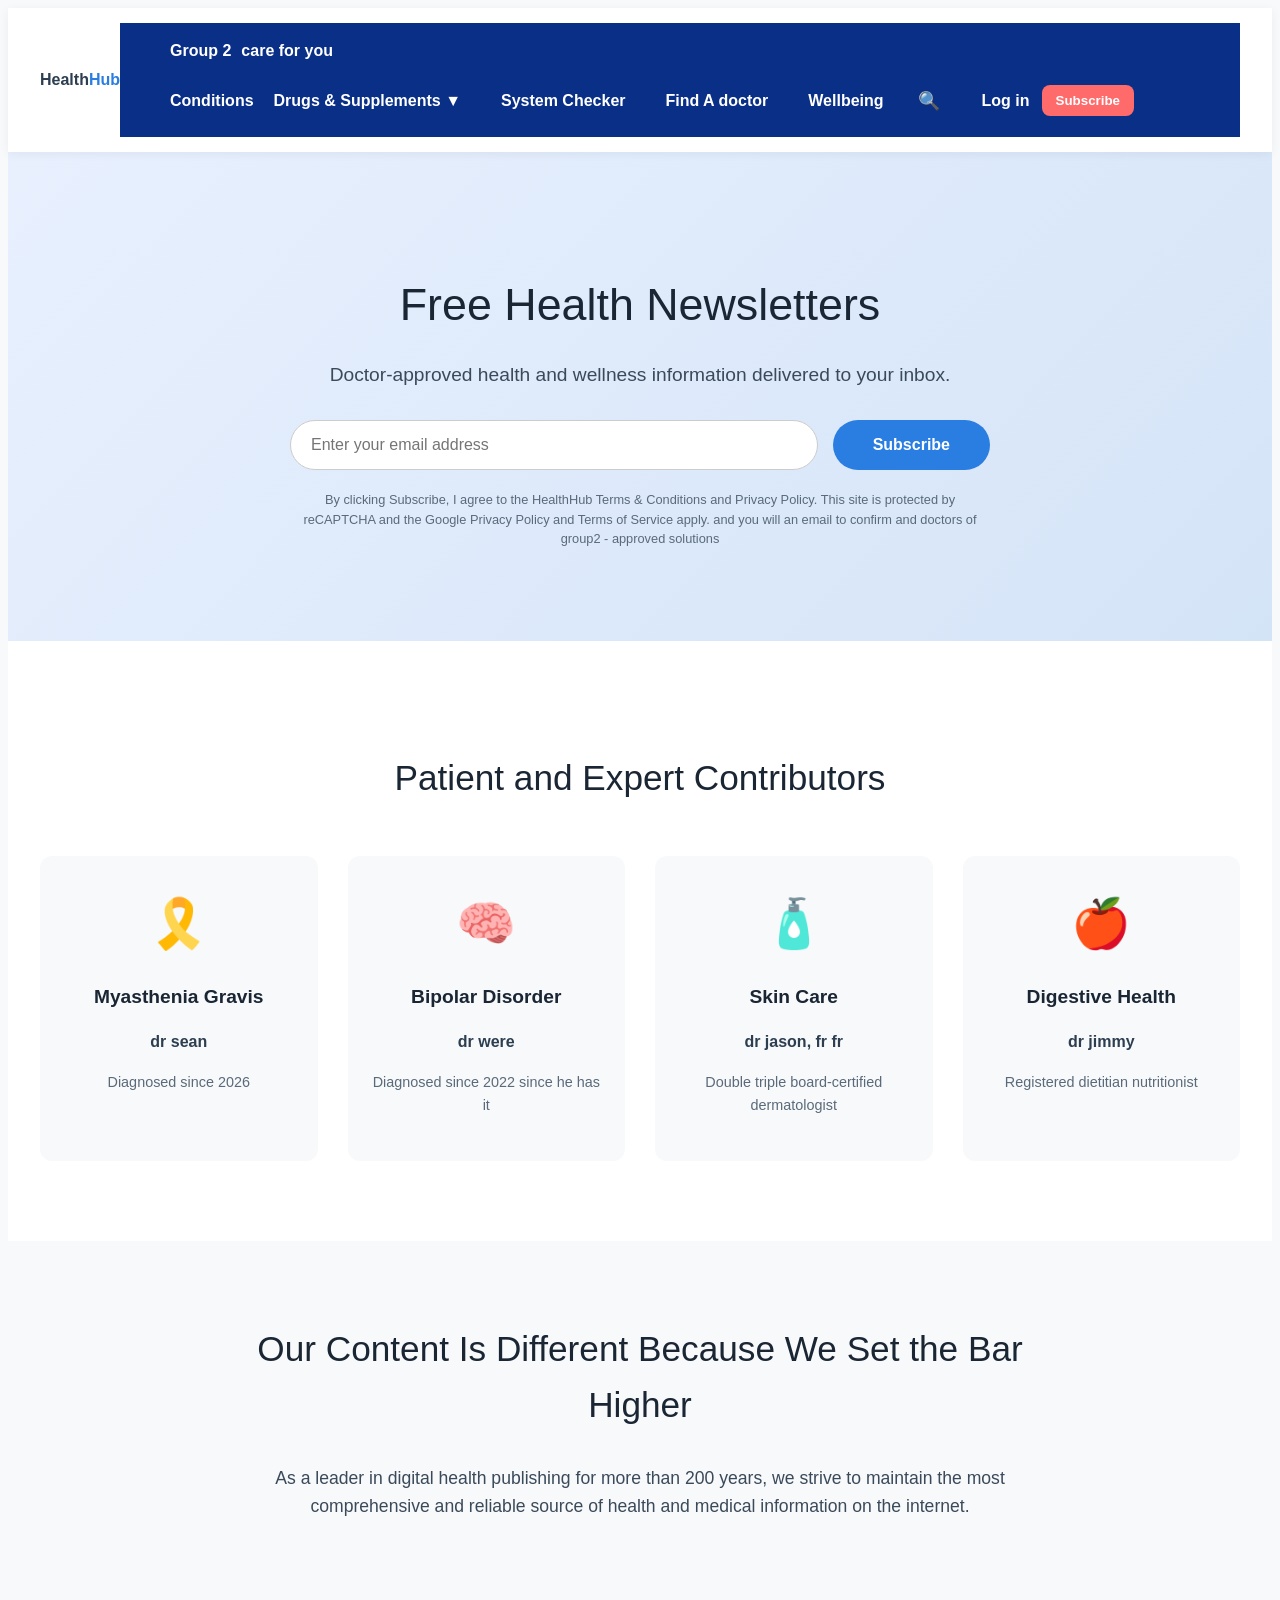
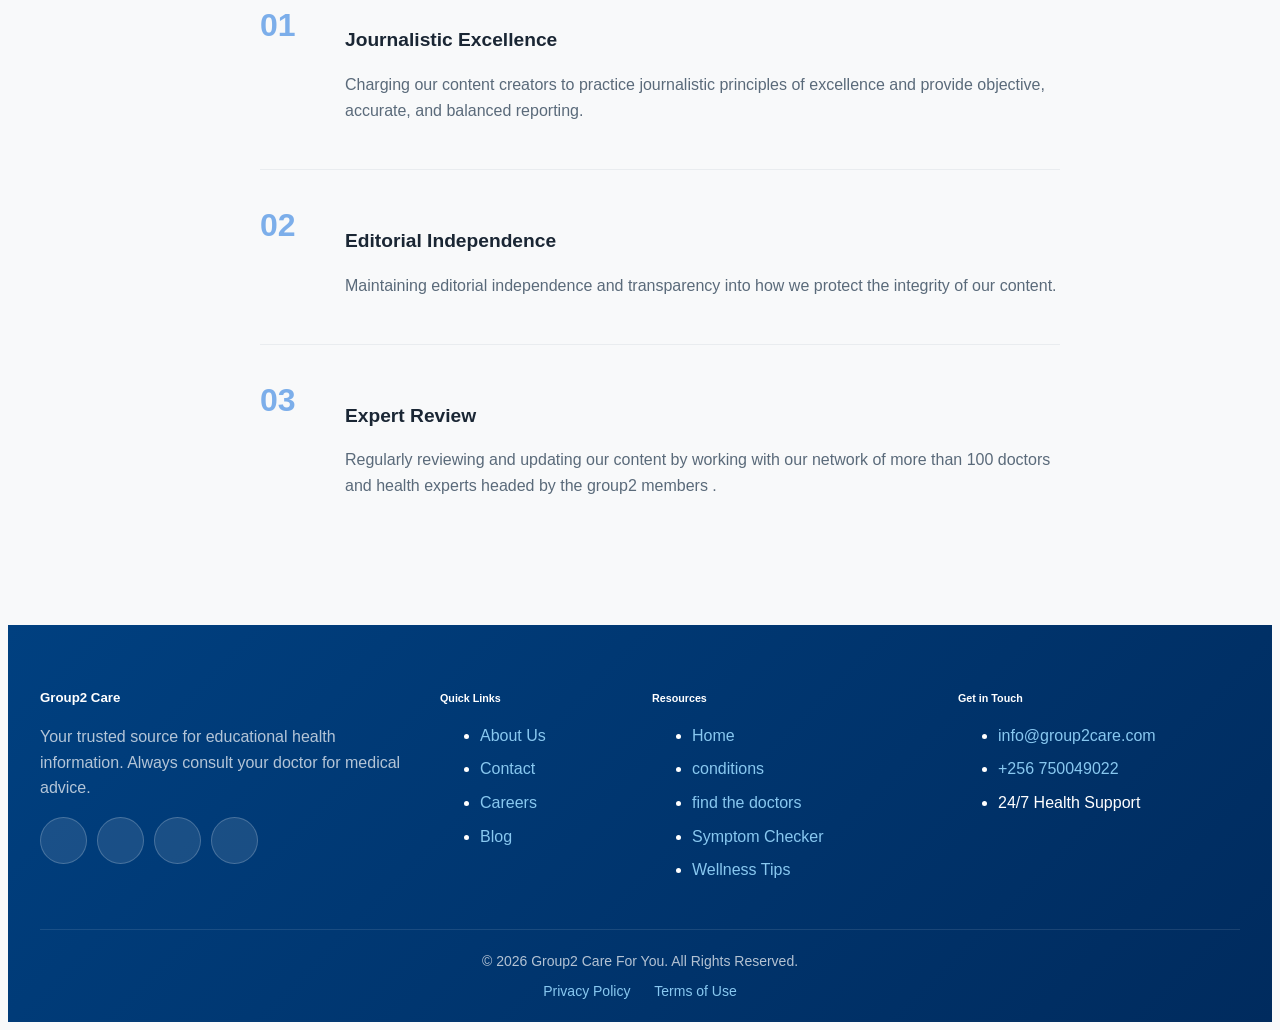
==== commit df489d51: "Refactor footer layout and styling Refactor footer structure and update styles for better layout." ====
--- a/conditions.html
+++ b/conditions.html
@@ -713,26 +713,26 @@
     </main>
 
     <!-- Footer copied from the main and we are using this for please dont for get guys  -->
-    <footer>
+   <footer>
   <div class="container">
-    <div class="row g-4">
-      
-      <!-- Column 1: About -->
-      <div class="col-md-4">
-        <h5 class="fw-bold"><i class="bi bi-heart-pulse-fill me-2"></i>Group2 Care</h5>
-        <p class="text-light-emphasis">Your trusted source for educational health information. Always consult your doctor for medical advice.</p>
-        <div class="footer-social mt-3">
-          <a href="#" class="btn"><i class="bi bi-facebook"></i></a>
-          <a href="#" class="btn"><i class="bi bi-twitter-x"></i></a>
-          <a href="#" class="btn"><i class="bi bi-instagram"></i></a>
-          <a href="#" class="btn"><i class="bi bi-youtube"></i></a>
+    <div class="footer-grid">
+      
+      <!-- Column 1 the first guy : About -->
+      <div>
+        <h5><i class="bi bi-heart-pulse-fill"></i> Group2 Care</h5>
+        <p style="color: rgba(255,255,255,0.7);">Your trusted source for educational health information. Always consult your doctor for medical advice.</p>
+        <div class="footer-social">
+          <a href="#" class="social-btn"><i class="bi bi-facebook"></i></a>
+          <a href="#" class="social-btn"><i class="bi bi-twitter-x"></i></a>
+          <a href="#" class="social-btn"><i class="bi bi-instagram"></i></a>
+          <a href="#" class="social-btn"><i class="bi bi-youtube"></i></a>
         </div>
       </div>
       
       <!-- Column 2: Quick Links -->
-      <div class="col-md-2">
-        <h6 class="fw-bold">Quick Links</h6>
-        <ul class="list-unstyled">
+      <div>
+        <h6>Quick Links</h6>
+        <ul>
           <li><a href="#">About Us</a></li>
           <li><a href="#">Contact</a></li>
           <li><a href="#">Careers</a></li>
@@ -741,40 +741,36 @@
       </div>
       
       <!-- Column 3: Resources -->
-      <div class="col-md-3">
-        <h6 class="fw-bold">Resources</h6>
-        <ul class="list-unstyled">
-          <li><a href="#">Medical Library</a></li>
-          <li><a href="#">Drug Database</a></li>
-          <li><a href="#">Doctor Directory</a></li>
-          <li><a href="#">Symptom Checker</a></li>
+      <div>
+        <h6>Resources</h6>
+        <ul>
+          <li><a href="index.html">Home</a></li>
+          <li><a href="conditions.html">conditions</a></li>
+          <li><a href="findthedoctors.html">find the doctors</a></li>
+          <li><a href="project.html">Symptom Checker</a></li>
+          <li><a href="well being prototype">Wellness Tips</a></li>
+        </ul>
+      </div>  
+      <!-- Column 4: Contact -->
+      <div>
+        <h6>Get in Touch</h6>
+        <ul>
+          <li><i class="bi bi-envelope"></i> <a href="mailto:info@group2care.com">info@group2care.com</a></li>
+          <li><i class="bi bi-telephone"></i> <a href="tel:+256750049022">+256 750049022</a></li>
+          <li><i class="bi bi-clock"></i> 24/7 Health Support</li>
         </ul>
       </div>
-      
-      <!-- Column 4: Contact -->
-      <div class="col-md-3">
-        <h6 class="fw-bold">Get in Touch</h6>
-        <ul class="list-unstyled">
-          <li><i class="bi bi-envelope me-2"></i><a href="mailto:info@group2care.com">info@group2care.com</a></li>
-          <li><i class="bi bi-telephone me-2"></i><a href="tel:+15551234567">+1 (555) 123-4567</a></li>
-          <li><i class="bi bi-clock me-2"></i>24/7 Health Support</li>
-        </ul>
+    </div>
+    <!-- Bottom Bar -->
+    <div class="footer-bottom">
+      <i class="bi bi-hearts text-danger"></i>
+      &copy; 2026 Group2 Care For You. All Rights Reserved.
+      <div style="margin-top: 8px;">
+        <a href="#">Privacy Policy</a>
+        <a href="#">Terms of Use</a>
       </div>
-      
-    </div>
-    
-    <!-- Bottom Bar -->
-    <hr class="border-light border-opacity-25 my-4" />
-    <div class="text-center text-light-emphasis small">
-      <i class="bi bi-hearts me-2 text-danger"></i>
-      &copy; 2026 Group2 Care For You. Educational information only.
-      <span class="d-block d-sm-inline mt-2 mt-sm-0">
-        <a href="#" class="text-light-emphasis text-decoration-none ms-3">Privacy Policy</a>
-        <a href="#" class="text-light-emphasis text-decoration-none ms-3">Terms of Use</a>
-      </span>
     </div>
   </div>
 </footer>
-
 </body>
 </html>
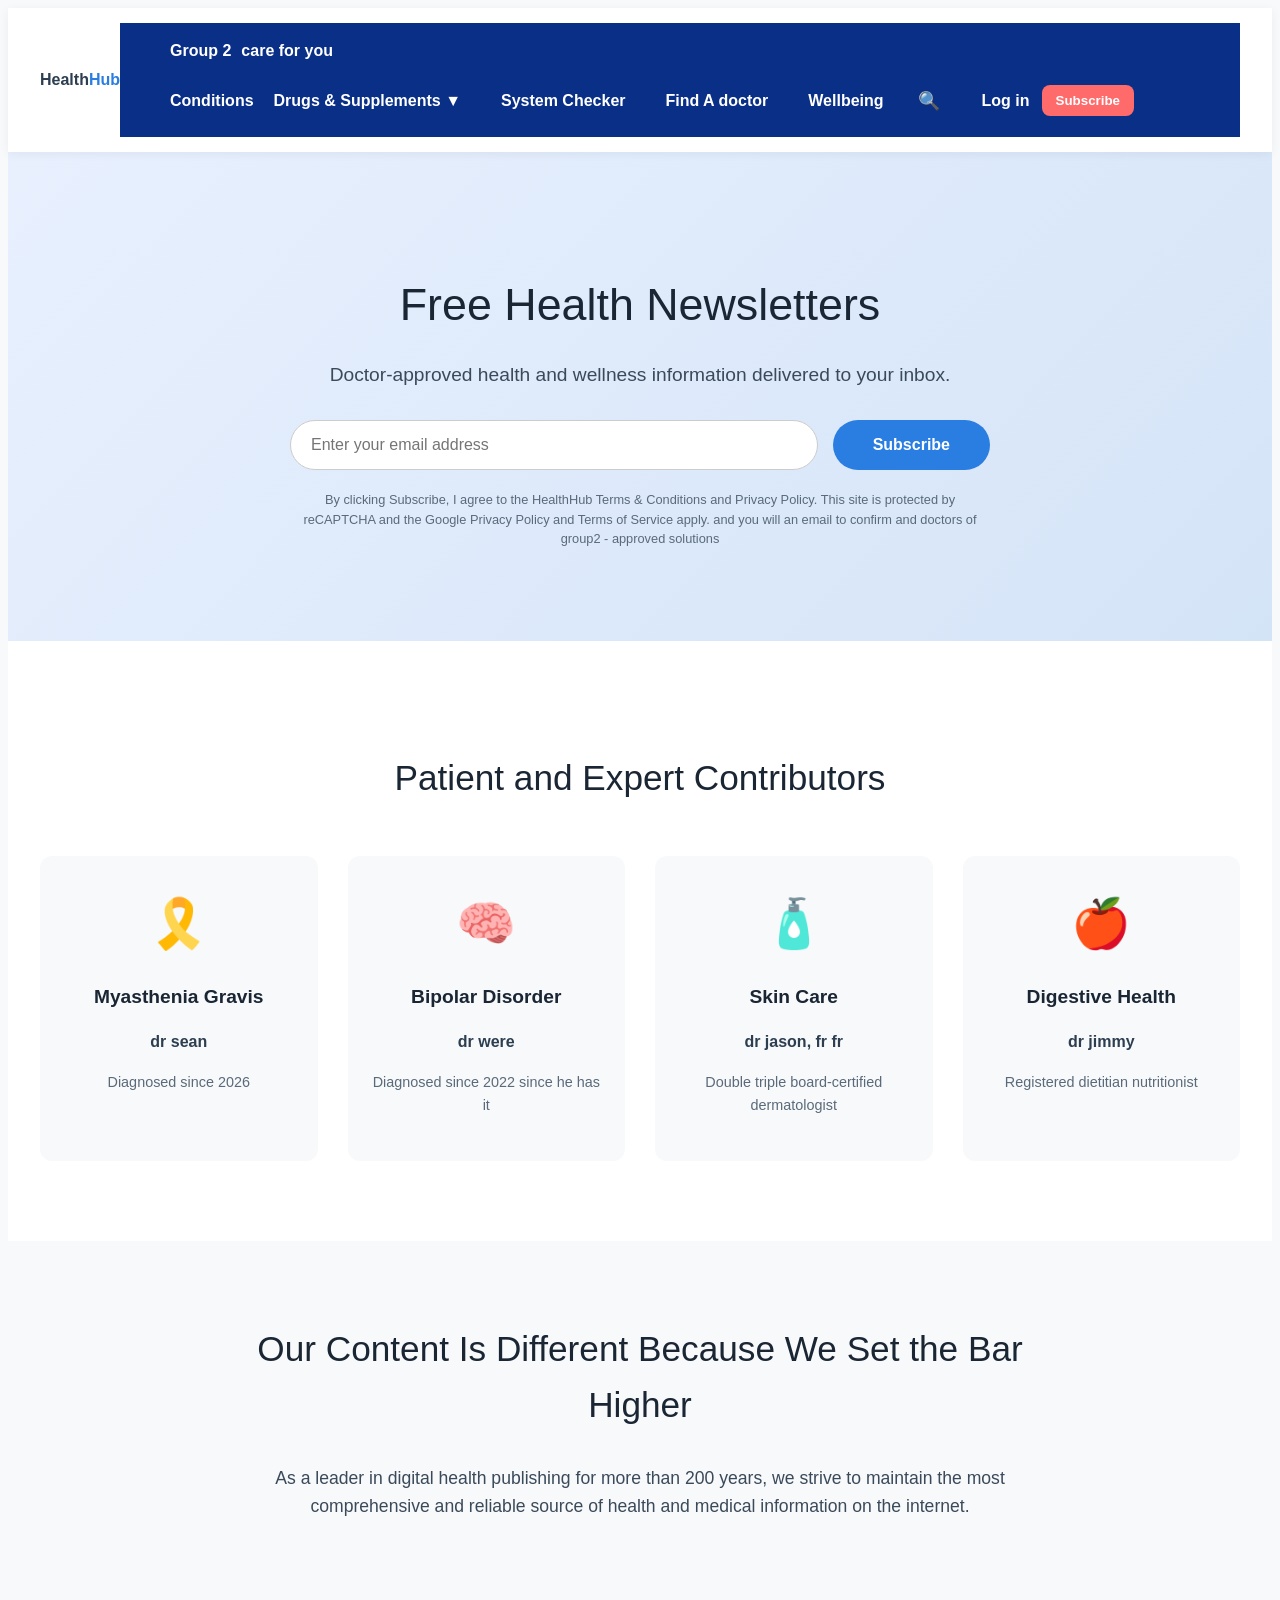
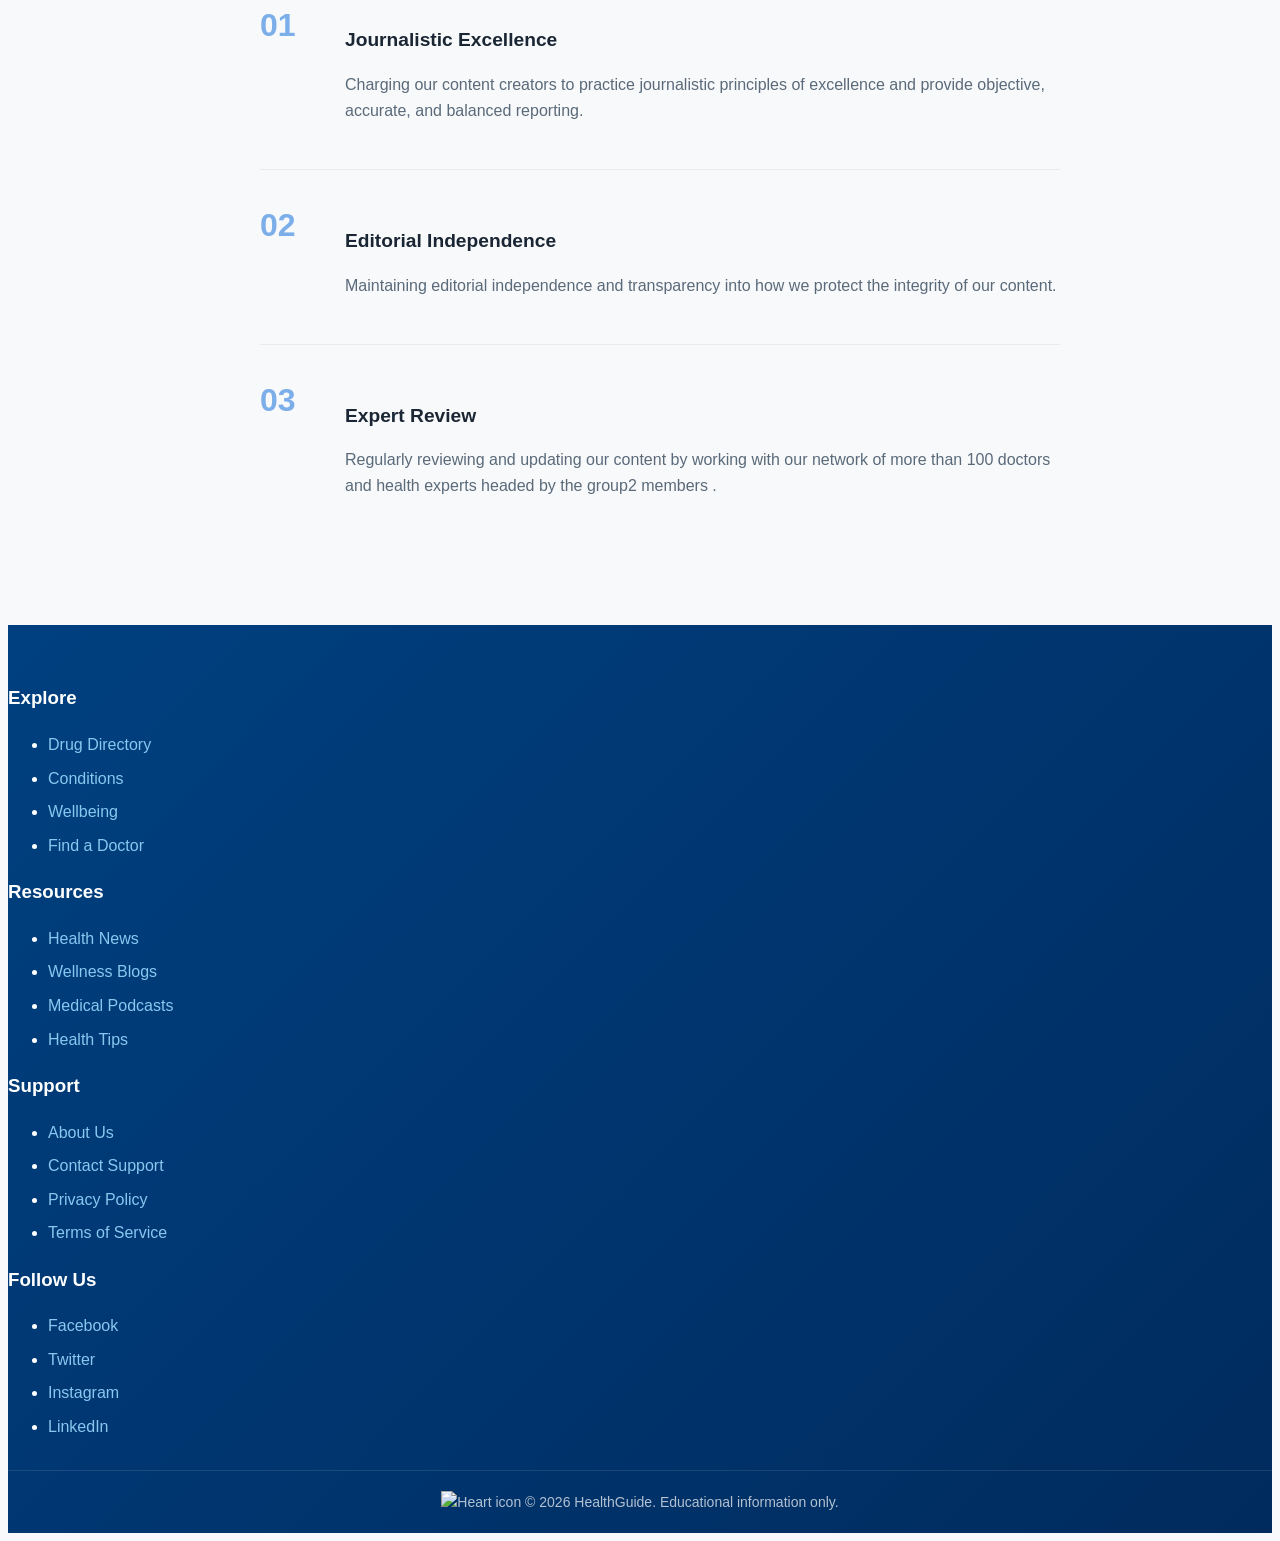
==== commit 6315636f: "Revamp footer structure and content Replaced the existing footer with a new layout that includes sec" ====
--- a/conditions.html
+++ b/conditions.html
@@ -713,64 +713,53 @@
     </main>
 
     <!-- Footer copied from the main and we are using this for please dont for get guys  -->
-   <footer>
-  <div class="container">
-    <div class="footer-grid">
-      
-      <!-- Column 1 the first guy : About -->
-      <div>
-        <h5><i class="bi bi-heart-pulse-fill"></i> Group2 Care</h5>
-        <p style="color: rgba(255,255,255,0.7);">Your trusted source for educational health information. Always consult your doctor for medical advice.</p>
-        <div class="footer-social">
-          <a href="#" class="social-btn"><i class="bi bi-facebook"></i></a>
-          <a href="#" class="social-btn"><i class="bi bi-twitter-x"></i></a>
-          <a href="#" class="social-btn"><i class="bi bi-instagram"></i></a>
-          <a href="#" class="social-btn"><i class="bi bi-youtube"></i></a>
+  <footer>
+    <div class="footer-container">
+        <div class="footer-section">
+            <h3>Explore</h3>
+            <ul>
+                <li><a href="drug and supplements.html">Drug Directory</a></li>
+                <li><a href="conditions.html">Conditions</a></li>
+                <li><a href="well being prototype.html">Wellbeing</a></li>
+                <li><a href="findthedoctors.html">Find a Doctor</a></li>
+            </ul>
         </div>
-      </div>
-      
-      <!-- Column 2: Quick Links -->
-      <div>
-        <h6>Quick Links</h6>
-        <ul>
-          <li><a href="#">About Us</a></li>
-          <li><a href="#">Contact</a></li>
-          <li><a href="#">Careers</a></li>
-          <li><a href="#">Blog</a></li>
-        </ul>
-      </div>
-      
-      <!-- Column 3: Resources -->
-      <div>
-        <h6>Resources</h6>
-        <ul>
-          <li><a href="index.html">Home</a></li>
-          <li><a href="conditions.html">conditions</a></li>
-          <li><a href="findthedoctors.html">find the doctors</a></li>
-          <li><a href="project.html">Symptom Checker</a></li>
-          <li><a href="well being prototype">Wellness Tips</a></li>
-        </ul>
-      </div>  
-      <!-- Column 4: Contact -->
-      <div>
-        <h6>Get in Touch</h6>
-        <ul>
-          <li><i class="bi bi-envelope"></i> <a href="mailto:info@group2care.com">info@group2care.com</a></li>
-          <li><i class="bi bi-telephone"></i> <a href="tel:+256750049022">+256 750049022</a></li>
-          <li><i class="bi bi-clock"></i> 24/7 Health Support</li>
-        </ul>
-      </div>
+
+        <div class="footer-section">
+            <h3>Resources</h3>
+            <ul>
+                <li><a href="#">Health News</a></li>
+                <li><a href="#">Wellness Blogs</a></li>
+                <li><a href="#">Medical Podcasts</a></li>
+                <li><a href="#">Health Tips</a></li>
+            </ul>
+        </div>
+
+        <div class="footer-section">
+            <h3>Support</h3>
+            <ul>
+                <li><a href="#">About Us</a></li>
+                <li><a href="#">Contact Support</a></li>
+                <li><a href="#">Privacy Policy</a></li>
+                <li><a href="#">Terms of Service</a></li>
+            </ul>
+        </div>
+
+        <div class="footer-section">
+            <h3>Follow Us</h3>
+            <ul>
+                <li><a href="#">Facebook</a></li>
+                <li><a href="#">Twitter</a></li>
+                <li><a href="#">Instagram</a></li>
+                <li><a href="#">LinkedIn</a></li>
+            </ul>
+        </div>
     </div>
-    <!-- Bottom Bar -->
+
     <div class="footer-bottom">
-      <i class="bi bi-hearts text-danger"></i>
-      &copy; 2026 Group2 Care For You. All Rights Reserved.
-      <div style="margin-top: 8px;">
-        <a href="#">Privacy Policy</a>
-        <a href="#">Terms of Use</a>
-      </div>
+        <img src="https://img.icons8.com/ios-glyphs/30/ffffff/hearts.png" alt="Heart icon" />
+        <span>&copy; 2026 HealthGuide. Educational information only.</span>
     </div>
-  </div>
 </footer>
 </body>
 </html>
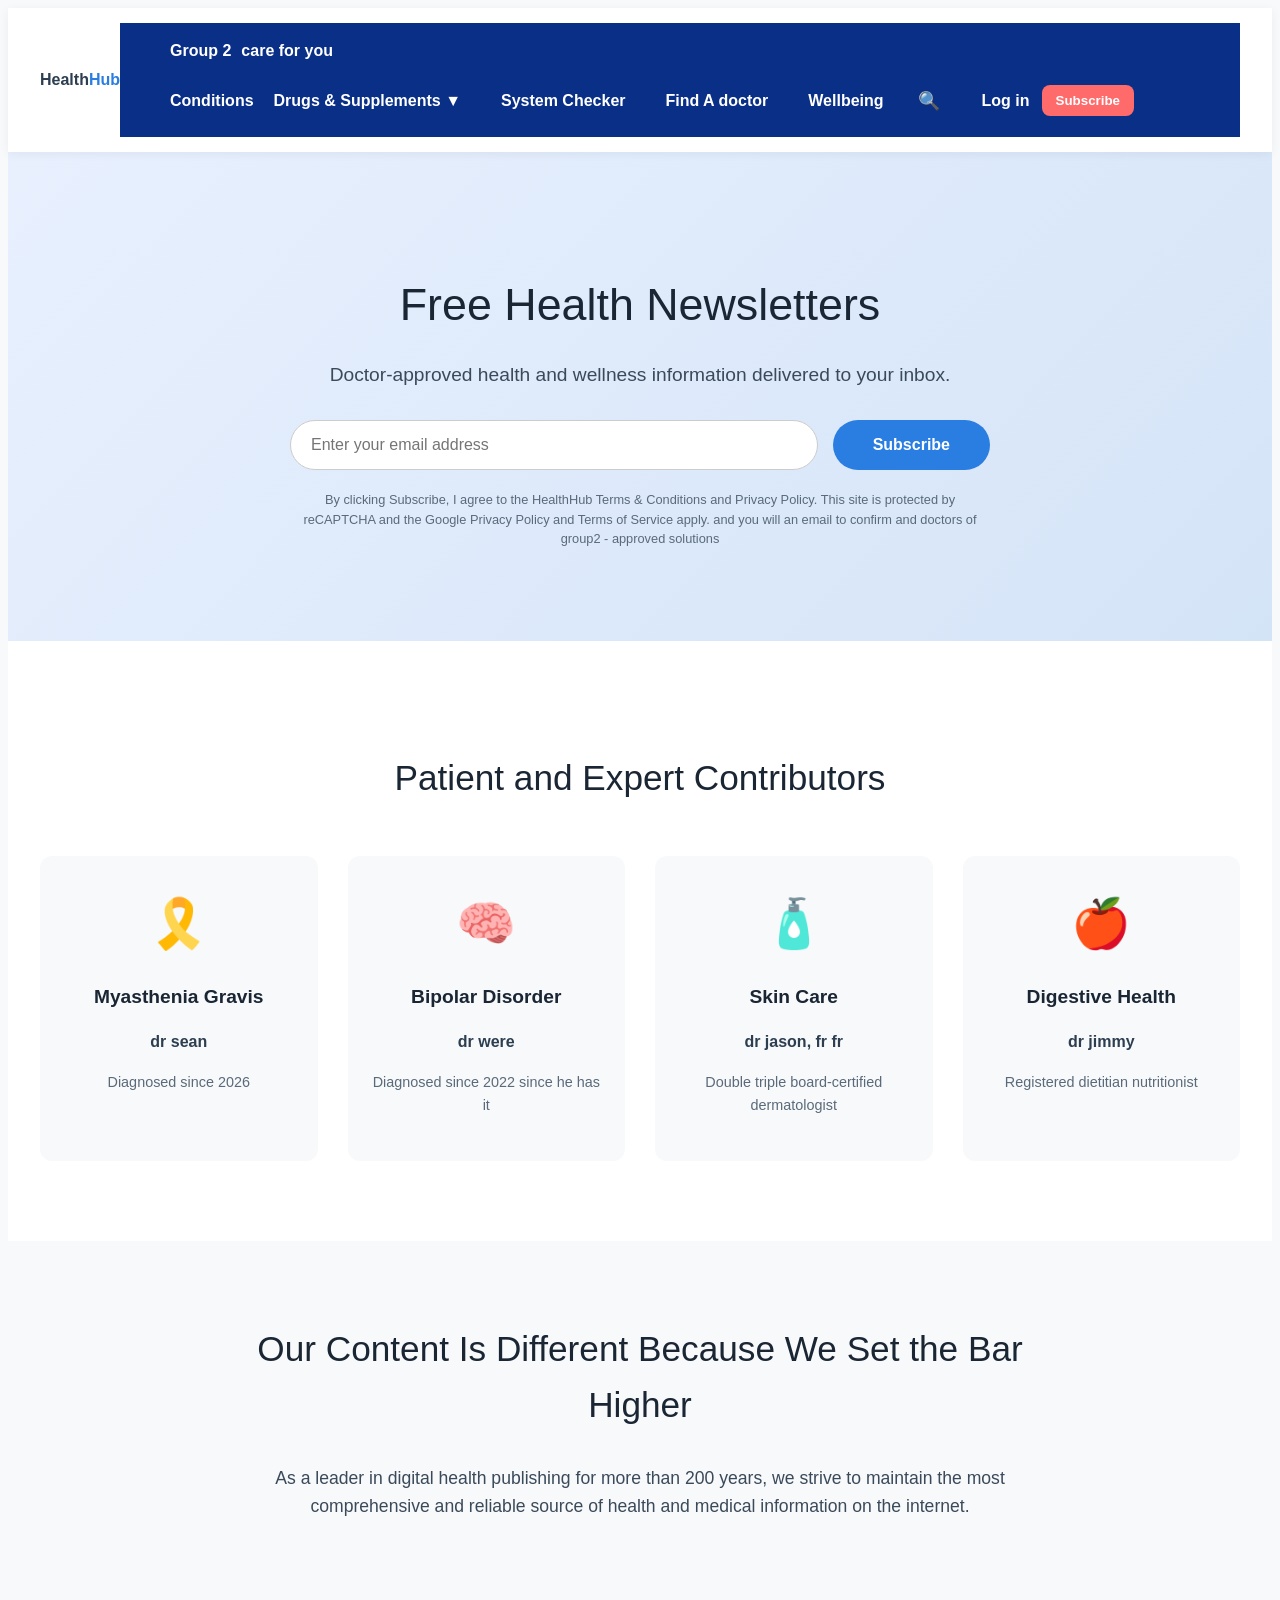
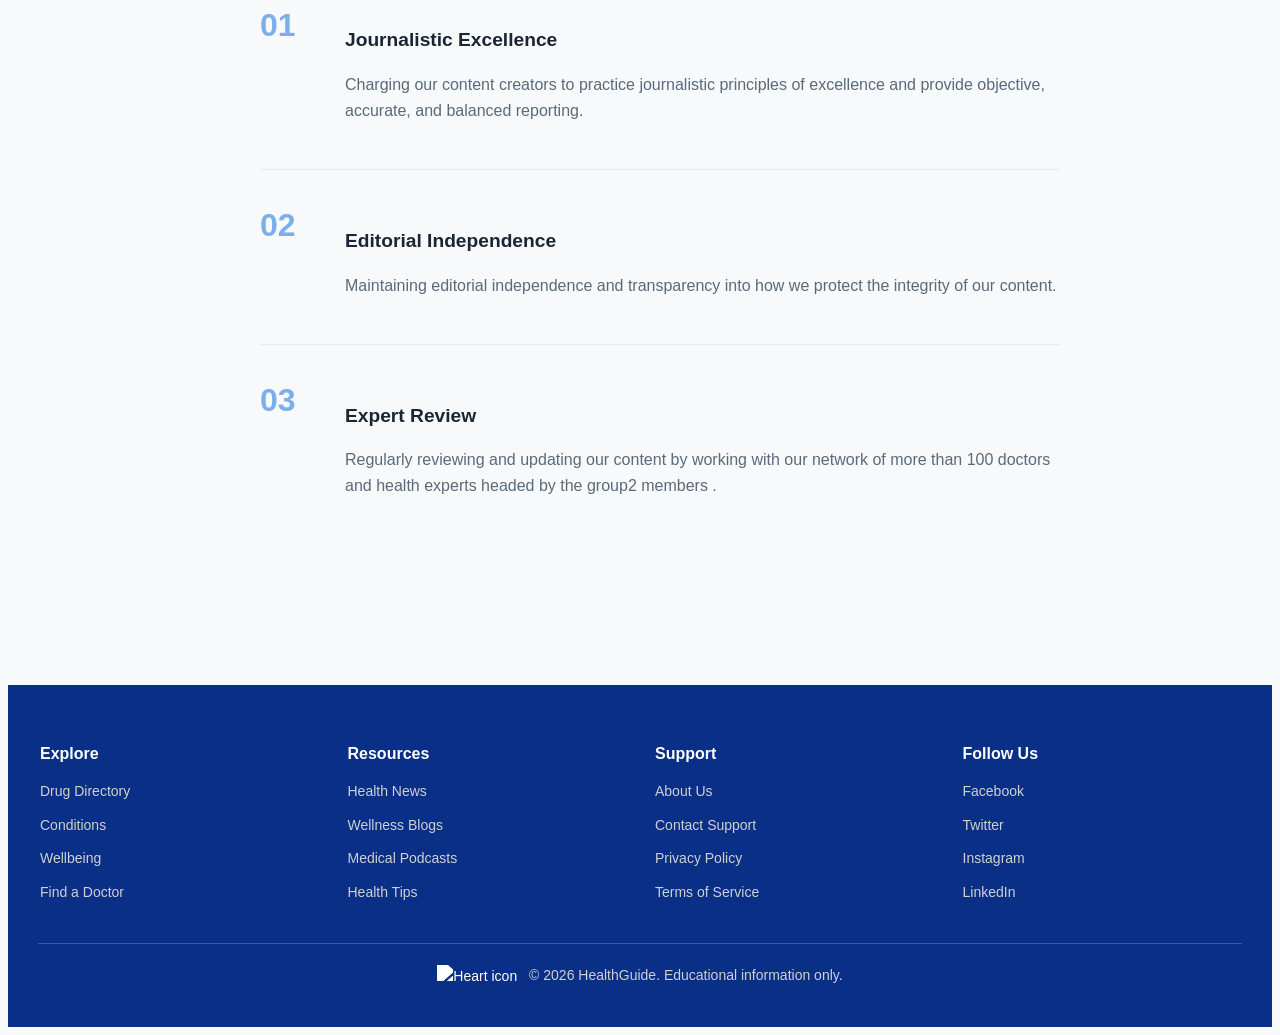
==== commit 728e8ec1: "Refactor footer styles and layout Updated footer styles to improve layout and design." ====
--- a/conditions.html
+++ b/conditions.html
@@ -356,230 +356,63 @@
 }
 
 /* --- Footer --- */
- /* ----- FOOTER with Gradient ----- */
-    footer {
-      background: linear-gradient(135deg, #004080, #002b5e);
-      color: white;
-      padding: 40px 0 20px;
-    }
-
-    .footer-grid {
-      display: grid;
-      grid-template-columns: 2fr 1fr 1.5fr 1.5fr;
-      gap: 24px;
-    }
-
-    footer a {
-      color: #88c8f0;
-      text-decoration: none;
-      transition: color 0.3s ease;
-    }
-
-    footer a:hover {
-      color: white;
-      text-decoration: underline;
-    }
-
-    footer h5, footer h6 {
-      margin-bottom: 12px;
-    }
-
-    footer ul li {
-      margin-bottom: 8px;
-    }
-
-    .footer-social {
-      display: flex;
-      gap: 10px;
-      margin-top: 15px;
-    }
-
-    .footer-social .social-btn {
-      width: 45px;
-      height: 45px;
-      border-radius: 50%;
-      display: inline-flex;
-      align-items: center;
-      justify-content: center;
-      transition: all 0.3s ease;
-      background: rgba(255, 255, 255, 0.1);
-      color: white;
-      border: 1px solid rgba(255, 255, 255, 0.2);
-    }
-
-    .footer-social .social-btn:hover {
-      background: white;
-      color: var(--primary-blue);
-      transform: translateY(-4px);
-    }
-
-    .footer-bottom {
-      border-top: 1px solid rgba(255, 255, 255, 0.1);
-      padding-top: 20px;
-      margin-top: 30px;
-      text-align: center;
-      font-size: 14px;
-      color: rgba(255, 255, 255, 0.7);
-    }
-
-    .footer-bottom a {
-      margin: 0 10px;
-    }
-
-    /* ----- RESPONSIVE DESIGN ----- */
-    @media (max-width: 992px) {
-      .condition-grid {
-        grid-template-columns: repeat(3, 1fr);
-      }
-      
-      .featured-grid {
-        grid-template-columns: repeat(2, 1fr);
-      }
-      
-      .footer-grid {
-        grid-template-columns: 1fr 1fr;
-      }
-    }
-
-    @media (max-width: 768px) {
-      /* Mobile Navigation */
-      .nav-toggle {
-        display: block;
-      }
-
-      .nav-menu {
-        display: none;
-        flex-direction: column;
-        width: 100%;
-        padding: 20px 0;
-        gap: 5px;
-      }
-
-      .nav-menu.active {
-        display: flex;
-      }
-
-      .nav-menu li {
-        width: 100%;
-      }
-
-      .nav-menu a {
-        display: block;
-        width: 100%;
-        text-align: center;
-      }
-
-      .dropdown-content {
-        position: static;
-        box-shadow: none;
-        padding-left: 20px;
-      }
-
-      .dropdown:hover .dropdown-content {
-        display: none;
-      }
-
-      .dropdown.active .dropdown-content {
-        display: block;
-      }
-
-      /* Hero */
-      .hero h1 {
-        font-size: 32px;
-      }
-      
-      .hero {
-        padding: 50px 0;
-      }
-
-      /* Grids */
-      .condition-grid {
-        grid-template-columns: repeat(2, 1fr);
-      }
-      
-      .featured-grid {
-        grid-template-columns: 1fr;
-      }
-      
-      .footer-grid {
-        grid-template-columns: 1fr;
-        text-align: center;
-      }
-
-      .footer-social {
-        justify-content: center;
-      }
-
-      /* Section Title */
-      .section-title {
-        font-size: 32px;
-      }
-
-      .search-box {
-        flex-direction: column;
-        max-width: 100%;
-      }
-
-      .search-box input {
-        border-radius: 50px;
-        margin-bottom: 10px;
-      }
-
-      .search-box button {
-        border-radius: 50px;
-      }
-
-      .testimonial-card .testimonial-header {
-        flex-direction: column;
-        text-align: center;
-      }
-
-      .testimonial-card .testimonial-info {
-        margin-left: 0;
-        margin-top: 10px;
-      }
-    }
-
-    @media (max-width: 480px) {
-      .condition-grid {
-        grid-template-columns: 1fr 1fr;
-        gap: 12px;
-      }
-      
-      .condition-card {
-        padding: 20px 10px;
-      }
-
-      .logo {
-        font-size: 20px;
-      }
-    }
-
-    /* Utility Classes */
-    .bg-white { background: white; }
-    .py-5 { padding: 60px 0; }
-    .text-center { text-align: center; }
-    .mt-3 { margin-top: 15px; }
-    .mt-4 { margin-top: 20px; }
-    .mb-3 { margin-bottom: 15px; }
-    .mb-5 { margin-bottom: 40px; }
-    .me-2 { margin-right: 8px; }
-    .ms-2 { margin-left: 8px; }
-    .ms-3 { margin-left: 15px; }
-    .text-danger { color: #dc3545; }
-    .text-success { color: #28a745; }
-    .text-primary { color: var(--primary-blue); }
-    .text-warning { color: #ffc107; }
-    .text-secondary { color: #6c757d; }
-    .fw-bold { font-weight: 700; }
-    .small { font-size: 14px; }
-    .d-flex { display: flex; }
-    .flex-column { flex-direction: column; }
-    .gap-2 { gap: 8px; }
-    .gap-4 { gap: 24px; }
-    .align-items-center { align-items: center; }
-    .justify-content-center { justify-content: center; }
-    .flex-wrap { flex-wrap: wrap; }
+   footer {
+            background: #0a2f87;
+            color: white;
+            padding: 40px 30px;
+            margin-top: 60px;
+            font-family: Arial, sans-serif;
+        }
+
+        .footer-container {
+            display: grid;
+            grid-template-columns: repeat(auto-fit, minmax(200px, 1fr));
+            gap: 30px;
+            max-width: 1200px;
+            margin: 0 auto 30px;
+        }
+
+        .footer-section h3 {
+            font-size: 16px;
+            margin-bottom: 12px;
+            font-weight: 700;
+        }
+
+        .footer-section ul {
+            list-style: none;
+            padding: 0;
+            margin: 0;
+        }
+
+        .footer-section ul li {
+            margin-bottom: 8px;
+        }
+
+        .footer-section a {
+            color: #d0d0d0;
+            text-decoration: none;
+            font-size: 14px;
+            transition: color 0.3s ease;
+        }
+
+        .footer-section a:hover {
+            color: white;
+        }
+
+        .footer-bottom {
+            border-top: 1px solid rgba(255,255,255,0.2);
+            padding-top: 20px;
+            text-align: center;
+            font-size: 14px;
+            color: #d0d0d0;
+        }
+
+        .footer-bottom img {
+            vertical-align: middle;
+            margin-right: 8px;
+            height: 20px;
+            filter: brightness(0) invert(1);
+        }
     </style>
 </head>
 <body>
